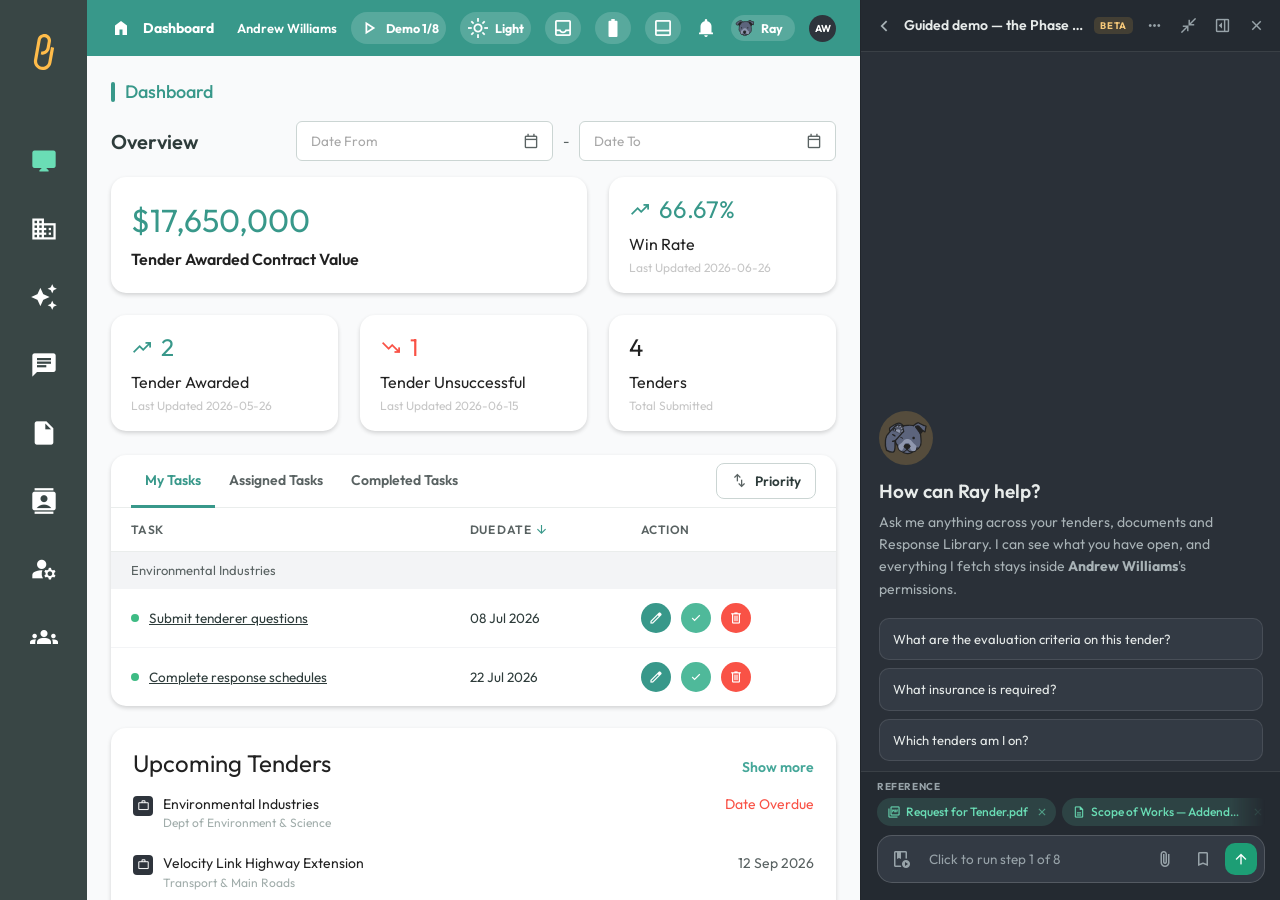
==== index.html @ 0ce89b91 "Give dialogs a real footer instead of a sticky button Sticky inside the scrolling body meant the but" ====
<!DOCTYPE html>
<html lang="en">
<head>
<meta charset="UTF-8">
<meta name="viewport" content="width=device-width, initial-scale=1.0">
<title>Tenderfy — Dashboard</title>
<link rel="preconnect" href="https://fonts.googleapis.com">
<link rel="preconnect" href="https://fonts.gstatic.com" crossorigin>
<link href="https://fonts.googleapis.com/css2?family=Outfit:wght@400;500;600;700&display=swap" rel="stylesheet">
<link href="https://fonts.googleapis.com/css2?family=Material+Symbols+Outlined:opsz,wght,FILL,GRAD@20..48,400,0..1,0&display=swap" rel="stylesheet">
<link rel="icon" type="image/svg+xml" href="assets/favicon.svg">
<link rel="stylesheet" href="styles.css?v=03bafa34">
</head>
<body>
<div id="screen" style="display:none">

<div class="pad">
  <h1 class="page-h"><span class="pbar"></span>Dashboard</h1>

  <div class="ov-head">
    <h2>Overview</h2>
    <div class="ov-dates">
      <label class="dfield"><input placeholder="Date From"><span class="ms">calendar_today</span></label>
      <span class="dsep">-</span>
      <label class="dfield"><input placeholder="Date To"><span class="ms">calendar_today</span></label>
    </div>
  </div>

  <div class="ovgrid">
    <div class="ovcard wide">
      <div class="v big" id="ovValue">$5,000,010</div>
      <div class="l">Tender Awarded Contract Value</div>
    </div>
    <div class="ovcard">
      <div class="v teal"><span class="ms">trending_up</span>66.67%</div>
      <div class="l">Win Rate</div><div class="s">Last Updated 2026-06-26</div>
    </div>
    <div class="ovcard">
      <div class="v teal"><span class="ms">trending_up</span>2</div>
      <div class="l">Tender Awarded</div><div class="s">Last Updated 2026-05-26</div>
    </div>
    <div class="ovcard">
      <div class="v down"><span class="ms">trending_down</span>1</div>
      <div class="l">Tender Unsuccessful</div><div class="s">Last Updated 2026-06-15</div>
    </div>
    <div class="ovcard">
      <div class="v" id="ovCount">6</div>
      <div class="l">Tenders</div><div class="s">Total Submitted</div>
    </div>
  </div>

  <div class="dash-cols">
    <div class="panel">
      <div class="tabbar">
        <div class="set">
          <div class="tb on">My Tasks</div>
          <div class="tb">Assigned Tasks</div>
          <div class="tb">Completed Tasks</div>
        </div>
        <button class="pri-btn"><span class="ms">swap_vert</span> Priority</button>
      </div>
      <table class="tasktbl" id="taskTbl"></table>
    </div>

    <div class="panel panel-pad">
      <div class="up-head">
        <h2>Upcoming Tenders</h2>
        <span class="up-more" data-toast="Opens the full tender list">Show more</span>
      </div>
      <div id="upcoming"></div>
    </div>
  </div>

  <button class="devtoggle" onclick="rayToggleDev()">
    <span class="ms">tune</span><span id="devlabel"></span></button>
</div>
</div>

<script src="data/fixtures.js?v=4010ebd5"></script>
<script src="ray/ray-permissions.js?v=9ee793a7"></script>
<script src="ray/ray-documents.js?v=da7bc666"></script>
<script src="ray/ray-context.js?v=203841fd"></script>
<script src="ray/ray-tools.js?v=9c4b4724"></script>
<script src="ray/ray-provider.js?v=84644275"></script>
<script src="ray/ray-surfaces.js?v=58d64b1d"></script>
<script src="ray/ray-core.js?v=c97f2ec3"></script>
<script src="ray/ray-panel.js?v=e2962b5c"></script>
<script>window.PAGE = {"nav": "dashboard", "crumb": "Dashboard", "ray": {"surface": "page", "context": {"pageTitle": "Dashboard"}}};</script>
<script>
window.onPageReady = function(service, user){
  const g=service.guard, R=RayPermissions.Repositories;
  const tenders=R.tenders.list(g);
  document.getElementById('ovCount').textContent = tenders.length;
  document.getElementById('ovValue').textContent =
    '$' + tenders.reduce((n,t)=>n+t.value,0).toLocaleString();

  /* One task group, the way live renders it: a grey band naming the tender,
     then its rows. */
  document.getElementById('taskTbl').innerHTML =
    '<thead><tr><th>Task</th><th>Due date <span class="ms">arrow_downward</span></th><th>Action</th></tr></thead><tbody>'
    + '<tr class="grp"><td colspan="3">Environmental Industries</td></tr>'
    + [['Submit tenderer questions','08 Jul 2026'],
       ['Complete response schedules','22 Jul 2026']].map(t=>`
      <tr><td><span class="dot"></span><span class="tlink" data-toast="Opens the task">${t[0]}</span></td>
        <td>${t[1]}</td>
        <td><div class="tacts">
          <button class="tact edit" data-toast="Edit task"><span class="ms">edit</span></button>
          <button class="tact done" data-toast="Mark complete"><span class="ms">check</span></button>
          <button class="tact del" data-toast="Delete task"><span class="ms">delete</span></button>
        </div></td></tr>`).join('')
    + '</tbody>';

  const today = new Date('2026-08-25');
  document.getElementById('upcoming').innerHTML = tenders.map(t=>{
    const over = new Date(t.due) < today;
    return `<div class="up-item">
      <span class="bag"><span class="ms">work</span></span>
      <span class="nm">${t.name}<small>${t.org}</small></span>
      <span class="due ${over?'':'ok'}">${over?'Date Overdue':rayDate(t.due)}</span>
    </div>`;}).join('');

  document.getElementById('devlabel').textContent =
    RayShell.devOn() ? 'Hide architecture detail' : 'Show architecture detail';
};
</script>
<script src="app.js?v=2b53e639"></script>
</body>
</html>
---- styles.css ----
/* Tenderfy — Ray Phase 1. Chrome and tokens lifted from the contractor side of
   tenderfy-subbie-portal so this sits inside the platform's design system. */

:root{
  --teal:#1D9E75; --teal-bright:#6ADDB5; --teal-tint:rgba(29,158,117,.15);
  --cta:#38988A; --cta-dark:#2f8276;
  --nav:#394645; --header:#2E343C;
  --ink:#2E3C3B; --gray:#596262; --light:#A1ADAB; --lighter:#CBD5D3; --bg-shade:#EAEDEC;
  --secondary:#FFBC4A; --accent:#F95246;
  --st-amber-bg:#FAEEDA; --st-amber-tx:#633806;
  --st-green-bg:#E1F5EE; --st-green-tx:#085041;
  --st-pink-bg:#FCEBEB; --st-pink-tx:#A32D2D;
  --page:#F9FAFB; --border:#EAEDEC; --row:#F3F4F6;

  /* ── Entity ramp ────────────────────────────────────────────────────────
     Tenderfy's own categorical colours — the avatar palette the subbie portal
     uses to tell one contractor from another. Reused here for anything that
     needs identity: which tender, which file type, which kind of tool call.
     Not an invented ramp: same five hues, same job.                        */
  --e-teal:#38988A;   --e-indigo:#5C6BC0; --e-orange:#EF6C00;
  --e-brown:#6D4C41;  --e-cyan:#00838F;

  /* Status text colours, lifted from the portal's tender rows. */
  --st-pending:#C9871F; --st-progress:#1D9E75; --st-review:#5C6BC0;

  /* Neutral steps, so hierarchy comes from shades rather than one grey. */
  --n-50:#FAFCFB; --n-100:#F3F5F4; --n-200:#E7EBEA; --n-300:#CBD5D3;
}
*{box-sizing:border-box}
html,body{margin:0;padding:0}
body{font-family:Outfit,system-ui,sans-serif;color:var(--ink);background:var(--page);font-size:14px}
a{color:inherit;text-decoration:none}
.ms{font-family:'Material Symbols Outlined';font-weight:400;font-style:normal;font-size:20px;
    line-height:1;letter-spacing:normal;text-transform:none;display:inline-block;white-space:nowrap;
    word-wrap:normal;direction:ltr;-webkit-font-feature-settings:'liga';-webkit-font-smoothing:antialiased;
    vertical-align:middle}
.ms.fill{font-variation-settings:'FILL' 1}

/* ── Contractor chrome ─────────────────────────────────────────────────── */
.capp{display:flex;height:100vh;--rail-w:0px}
.c-side{width:87px;background:var(--nav);display:flex;flex-direction:column;align-items:center;
        padding:24px 0;flex-shrink:0;gap:34px;overflow-y:auto}
.c-side .clogo{margin-bottom:30px;flex-shrink:0;display:flex;justify-content:center}
.c-side .clogo img{width:36px;height:56px;object-fit:contain}
.c-side .cic{width:34px;height:34px;display:flex;align-items:center;justify-content:center;color:#fff;
             cursor:pointer;flex-shrink:0;position:relative}
.c-side .cic .ms{font-size:28px}
.c-side .cic:hover{color:var(--teal-bright)}
.c-side .cic.active{color:var(--teal-bright)}
.c-main{flex:1;display:flex;flex-direction:column;min-width:0}
/* gap, not just space-between: the demo switches grew the right-hand group
   until it sat flush against the crumb, with the two runs of text touching. */
.c-header{background:var(--cta);color:#fff;display:flex;align-items:center;justify-content:space-between;
          gap:16px;padding:0 24px;height:56px;font-size:14px;font-weight:700;flex-shrink:0}
.c-header .l{display:flex;align-items:center;gap:12px;min-width:0}
.c-header .l span:last-child{overflow:hidden;text-overflow:ellipsis;white-space:nowrap}
.c-header .r{display:flex;align-items:center;gap:14px;font-weight:700;flex:none}
.c-header .r .ms{font-size:22px;cursor:pointer}
.hray{display:flex;align-items:center;gap:6px;cursor:pointer;background:rgba(255,255,255,.16);
      border-radius:999px;padding:3px 12px 3px 4px;font-size:12.5px;font-weight:700}
.hray:hover{background:rgba(255,255,255,.26)}
.hray img{width:20px;height:20px;display:block}
.c-header .cava{width:27px;height:27px;border-radius:50%;background:#2E343C;color:#fff;display:flex;
                align-items:center;justify-content:center;font-size:10px;font-weight:700}
/* A container, not the viewport: the rail takes up to 640px of the window, so
   every layout below has to respond to the space actually left to the page. */
.c-content{flex:1;min-height:0;overflow:auto;container-type:inline-size;container-name:page}
.pad{padding:24px}

/* Role switcher — a prototype control, not a product surface. It exists so a
   reviewer can watch the permission layer change what Ray can reach. */
.whoami{font-weight:600;font-size:13px}
/* Architecture-proof surfaces. Present in the DOM, shown only in dev. */
.devonly{display:none}
html.dev .devonly{display:block}
html.dev tr.devonly{display:table-row}
html.dev th.devonly,html.dev td.devonly{display:table-cell}
.devtoggle{display:inline-flex;align-items:center;gap:6px;font-size:12px;color:var(--light);
           cursor:pointer;background:none;border:none;font-family:inherit;padding:6px 0}
.devtoggle:hover{color:var(--teal)}
.devtoggle .ms{font-size:15px}
.rolesel{display:flex;align-items:center;gap:8px;background:rgba(255,255,255,.16);border-radius:8px;
         padding:4px 8px;font-weight:600;font-size:12.5px}
.rolesel select{background:transparent;border:none;color:#fff;font:inherit;font-weight:700;outline:none;cursor:pointer}
.rolesel select option{color:var(--ink)}

/* ── Page furniture ────────────────────────────────────────────────────── */
h1{font-size:22px;font-weight:600;margin:0 0 4px;display:flex;align-items:center;gap:12px}
/* The portal identifies an organisation with a round initialled avatar. A
   tender gets the same treatment, in the same five hues, and Ray's session
   list reuses it — so both surfaces agree about which job you are looking at. */
.ava{width:32px;height:32px;border-radius:50%;color:#fff;font-size:12px;font-weight:600;
     display:flex;align-items:center;justify-content:center;flex-shrink:0;background:var(--gray)}
.ava.c-teal{background:var(--e-teal)}     .ava.c-indigo{background:var(--e-indigo)}
.ava.c-orange{background:var(--e-orange)} .ava.c-brown{background:var(--e-brown)}
.ava.c-cyan{background:var(--e-cyan)}
.sub{color:var(--gray);margin:0 0 20px;font-size:13.5px}
.card{background:#fff;border:1px solid var(--border);border-radius:12px;padding:22px;margin-bottom:16px}
.card h2{font-size:15px;font-weight:600;margin:0 0 12px;display:flex;align-items:center;gap:9px}
/* A section's icon is tinted by its subject, the same ramp the rest of the
   interface uses — documents blue, dates clay, questions plum, access red. */
.card h2 .sec-ic{width:26px;height:26px;border-radius:8px;display:flex;align-items:center;
                 justify-content:center;font-size:17px;flex:none}
/* Section icons stay quiet — the portal does not colour its headings. */
.sec-ic{background:transparent;color:var(--teal);width:auto;height:auto}
.card h2 .sec-ic{font-size:20px}
.grid{display:grid;gap:16px}
/* auto-fit, not a viewport breakpoint: the rail can take 640px of the window,
   so columns must collapse on the space actually left to the page. */
.grid.two{grid-template-columns:repeat(auto-fit,minmax(330px,1fr))}
@container page (max-width:760px){.grid.two{grid-template-columns:minmax(0,1fr)}}
/* ── Tenders, from the contractor side of the subbie portal ────────────
   Lifted from contractor/projects.html: the pill tabs, the list/grid toggle,
   the folder chips and the tender cards, at the portal's own metrics.      */
.tn-bar{display:flex;align-items:center;gap:12px;flex-wrap:wrap;margin-bottom:6px}
.tn-title{font-size:22px;font-weight:600;display:flex;align-items:center;gap:10px}
.tn-title:before{content:'';width:4px;height:22px;background:var(--teal);border-radius:2px}
.tn-tabs{display:flex;background:#fff;border:1px solid var(--border);border-radius:100px;padding:3px}
.tn-tab{padding:7px 17px;border-radius:100px;font-size:13px;font-weight:600;color:var(--gray);cursor:pointer}
.tn-tab.on{background:var(--teal);color:#fff}
.tn-views{display:flex;background:#fff;border:1px solid var(--border);border-radius:10px;padding:3px}
.tn-view{display:flex;align-items:center;gap:6px;padding:7px 12px;border-radius:8px;font-size:13px;
         font-weight:500;color:var(--gray);cursor:pointer}
.tn-view .ms{font-size:17px}
.tn-view.on{background:var(--teal);color:#fff}
.tn-filter{width:38px;height:38px;border:1px solid var(--border);border-radius:10px;display:flex;
           align-items:center;justify-content:center;color:var(--gray);cursor:pointer;background:#fff;flex-shrink:0}
.tn-search{flex:1;min-width:180px;max-width:420px;display:flex;align-items:center;gap:8px;background:#fff;
           border:1px solid var(--border);border-radius:100px;padding:9px 16px;color:var(--light);margin-left:auto}
.tn-search input{border:none;outline:none;flex:1;min-width:0;font-family:inherit;font-size:13px;
                 background:transparent;color:var(--ink)}
.tn-create{flex-shrink:0}
.tn-sec{display:flex;align-items:center;gap:10px;margin:18px 0 12px;font-size:14px;font-weight:600;
        user-select:none}
.tn-sec .car{font-size:22px;color:var(--gray);cursor:pointer;transition:transform .15s ease}
.tn-sec.collapsed .car{transform:rotate(-90deg)}
.tn-sec .sort{color:var(--teal);cursor:pointer;font-size:20px;margin-left:auto}
.addfolder{background:var(--teal);color:#fff;border-radius:100px;padding:5px 14px;font-size:12.5px;
           font-weight:600;display:inline-flex;align-items:center;gap:4px;cursor:pointer}
.tn-folders{display:grid;grid-template-columns:repeat(auto-fill,minmax(220px,1fr));gap:14px}
.tn-folder{background:#fff;border:1px solid var(--border);border-radius:10px;padding:15px 16px;display:flex;
           align-items:center;justify-content:space-between;font-size:13.5px;font-weight:500;cursor:pointer}
.tn-folder.on{background:var(--ink);color:#fff;border-color:var(--ink)}
.tn-folder .ms{font-size:18px;color:var(--light)}
.tn-folder.on .ms{color:rgba(255,255,255,.6)}
.tn-sec.collapsed + .tn-folders,.tn-sec.collapsed + .tn-files{display:none}
.tn-files{display:grid;grid-template-columns:repeat(auto-fill,minmax(228px,1fr));gap:16px}
.tn-card{background:#fff;border:1px solid var(--border);border-radius:12px;padding:14px 16px;cursor:pointer;
         box-shadow:0 1px 3px rgba(0,0,0,.04)}
.tn-card:hover{border-color:var(--teal-bright);box-shadow:0 4px 14px rgba(0,0,0,.08)}
/* A ticked tender is the one Ray is pointed at, so it is marked as firmly as
   the reference chip in the rail. */
.tn-card.picked{border-color:var(--teal);box-shadow:0 0 0 1px var(--teal),0 4px 14px rgba(29,158,117,.14)}
.tn-card .tc-top{display:flex;align-items:center;justify-content:space-between;margin-bottom:8px}
.tn-card .chk{width:16px;height:16px;accent-color:var(--teal);cursor:pointer}
.tn-card .tc-right{display:flex;align-items:center;gap:8px}
.tn-card .tc-chip{background:var(--teal);color:#fff;border-radius:100px;padding:3px 10px 3px 7px;
                  font-size:11px;font-weight:600;display:inline-flex;align-items:center;gap:4px}
.tn-card .tc-chip .ms{font-size:13px}
.tn-card .kebab{color:var(--light);cursor:pointer;font-size:18px}
.tn-card .tc-k{font-size:10.5px;color:var(--light);margin-top:9px}
.tn-card .tc-v{font-size:13.5px;color:var(--ink);font-weight:500;min-height:18px;margin-top:1px}
.tn-card .tc-foot{display:flex;justify-content:space-between;gap:8px;border-top:1px solid var(--row);
                  margin-top:13px;padding-top:11px}
.tn-card .tc-foot .c{display:flex;flex-direction:column;gap:3px}
.tn-card .tc-foot .lab{font-size:10.5px;color:var(--light)}
.tn-card .tc-foot .val{font-size:12.5px;font-weight:600}
.pri-high{color:var(--accent)} .pri-med{color:#C9871F} .pri-low{color:var(--teal)}
.tn-st-pending{color:#C9871F} .tn-st-progress{color:var(--teal)}
.tn-st-review{color:#5C6BC0} .tn-st-draft{color:var(--light)}

/* ── Dashboard, copied from the live business-admin app ────────────────
   Measured on stgbusinessadmin.tenderfy.org/dashboard rather than guessed:
   cards are white at 15px radius with a 0 2px 4px rgba(0,0,0,.16) shadow and
   no border, laid out on a six-column grid where the contract-value card
   spans two. Numbers are 32px/24px at weight 400 — the live app does not bold
   them — over a 16px label and a 12px #C6C6C6 timestamp.                   */
.page-h{display:flex;align-items:center;gap:10px;font-size:18px;font-weight:500;
        color:var(--cta);margin:0 0 18px}
.page-h .pbar{width:4px;height:20px;border-radius:2px;background:var(--cta)}

.ov-head{display:flex;align-items:center;justify-content:space-between;gap:16px;
         flex-wrap:wrap;margin-bottom:16px}
.ov-head h2{font-size:20px;font-weight:600;margin:0}
.ov-dates{display:flex;align-items:center;gap:10px}
.dfield{display:flex;align-items:center;gap:8px;border:1px solid var(--lighter);border-radius:6px;
        padding:9px 12px;background:#fff;min-width:190px}
.dfield input{border:none;outline:none;font:inherit;font-size:13.5px;color:var(--ink);
              background:none;width:100%;min-width:0}
.dfield input::placeholder{color:#A8A8A8}
.dfield .ms{font-size:18px;color:var(--gray)}
.dsep{color:var(--gray)}

.ovgrid{display:grid;grid-template-columns:repeat(6,minmax(0,1fr));gap:22px;margin-bottom:24px}
@container page (max-width:1180px){.ovgrid{grid-template-columns:repeat(3,minmax(0,1fr))}
                                   .ovcard.wide{grid-column:span 3}}
@container page (max-width:640px){.ovgrid{grid-template-columns:repeat(2,minmax(0,1fr))}
                                  .ovcard.wide{grid-column:span 2}}
.ovcard{background:#fff;border-radius:15px;box-shadow:0 2px 4px rgba(0,0,0,.16);
        padding:18px 20px;display:flex;flex-direction:column;justify-content:center;min-width:0}
.ovcard.wide{grid-column:span 2}
.ovcard .v{font-size:24px;font-weight:400;color:rgba(0,0,0,.87);display:flex;align-items:center;gap:8px;
           line-height:1.2;white-space:nowrap}
.ovcard .v.big{font-size:32px;color:var(--cta)}
.ovcard .v.teal{color:var(--cta)}
.ovcard .v.down{color:var(--accent)}
.ovcard .v .ms{font-size:22px}
.ovcard .l{font-size:16px;color:rgba(0,0,0,.87);margin-top:10px}
.ovcard.wide .l{font-weight:600}
.ovcard .s{font-size:12px;color:#C6C6C6;margin-top:6px}

.dash-cols{display:grid;grid-template-columns:minmax(0,2fr) minmax(300px,1fr);gap:22px;align-items:start}
@container page (max-width:980px){.dash-cols{grid-template-columns:minmax(0,1fr)}}
.panel{background:#fff;border-radius:15px;box-shadow:0 2px 4px rgba(0,0,0,.16);overflow:hidden}
.panel-pad{padding:20px 22px}
.tabbar{display:flex;align-items:center;justify-content:space-between;gap:12px;
        border-bottom:1px solid var(--border);padding:0 20px}
.tabbar .set{display:flex}
.tabbar .tb{padding:16px 14px;font-size:14px;font-weight:600;color:var(--gray);cursor:pointer;
            border-bottom:3px solid transparent;margin-bottom:-1px;white-space:nowrap}
.tabbar .tb.on{color:var(--cta);border-bottom-color:var(--cta)}
.tabbar .pri-btn{display:inline-flex;align-items:center;gap:7px;border:1px solid var(--lighter);
                 background:#fff;border-radius:8px;padding:8px 14px;font:inherit;font-size:13.5px;
                 font-weight:600;color:var(--ink);cursor:pointer;flex:none}
.tabbar .pri-btn .ms{font-size:17px;color:var(--gray)}
.tasktbl{width:100%;border-collapse:collapse;font-size:13.5px}
.tasktbl th{text-align:left;color:var(--gray);font-weight:600;font-size:12px;letter-spacing:.04em;
            padding:14px 20px;border-bottom:1px solid var(--border);text-transform:uppercase}
.tasktbl th .ms{font-size:15px;vertical-align:-3px;color:var(--cta)}
.tasktbl td{padding:14px 20px;border-bottom:1px solid var(--row);vertical-align:middle}
.tasktbl tr:last-child td{border-bottom:none}
.tasktbl tr.grp td{background:var(--row);color:var(--gray);font-size:13px;padding:10px 20px}
.tasktbl .dot{width:8px;height:8px;border-radius:50%;background:#3EBB84;display:inline-block;
              margin-right:10px;vertical-align:1px}
.tasktbl .tlink{color:var(--ink);text-decoration:underline;cursor:pointer}
.tacts{display:flex;gap:10px}
.tact{width:30px;height:30px;border-radius:50%;border:none;display:flex;align-items:center;
      justify-content:center;color:#fff;cursor:pointer}
.tact .ms{font-size:16px}
.tact.edit{background:var(--cta)} .tact.done{background:#4FB99A} .tact.del{background:var(--accent)}
.tasks-empty{padding:60px 20px;text-align:center;color:var(--light);font-size:13.5px}

.up-head{display:flex;align-items:baseline;justify-content:space-between;gap:12px;margin-bottom:6px}
.up-head h2{font-size:24px;font-weight:400;color:rgba(0,0,0,.87);margin:0}
.up-more{font-size:14px;font-weight:600;color:#45A799;cursor:pointer}
.up-item{display:flex;align-items:flex-start;gap:10px;padding:11px 0}
.up-item .bag{width:20px;height:20px;border-radius:4px;background:var(--header);color:#fff;flex:none;
              display:flex;align-items:center;justify-content:center;margin-top:1px}
.up-item .bag .ms{font-size:13px}
.up-item .nm{flex:1;min-width:0;font-size:14px;color:rgba(0,0,0,.87);line-height:1.35}
.up-item .nm small{display:block;font-size:12px;color:var(--light);margin-top:2px}
.up-item .due{font-size:14px;color:var(--accent);white-space:nowrap;flex:none}
.up-item .due.ok{color:var(--gray)}

/* ── Shared page furniture ─────────────────────────────────────────────── */
.btn{display:inline-flex;align-items:center;justify-content:center;gap:8px;white-space:nowrap;
     border-radius:12px;border:1px solid var(--light);background:#fff;padding:9px 16px;
     font:inherit;font-size:13.5px;font-weight:600;cursor:pointer;color:var(--ink)}
.btn:hover{border-color:var(--gray)}
.btn.pri{background:var(--cta);border-color:var(--cta);color:#fff}
.btn.pri:hover{background:var(--cta-dark);border-color:var(--cta-dark)}
.btn.ray{background:#fff;border-color:var(--teal);color:var(--teal)}
.btn.ray:hover{background:var(--teal-tint)}
.btn.ray img{width:20px;height:20px}

/* ── Ray: the reopen affordance ─────────────────────────────────────────
   Small and quiet. Ray's presence is the rail and the header chip; this is
   only the way back when the rail is closed.                              */
.ray-fab{position:fixed;right:20px;bottom:20px;height:40px;padding:0 14px 0 8px;border-radius:999px;
         border:1px solid var(--border);background:#fff;box-shadow:0 4px 14px rgba(0,0,0,.10);
         cursor:pointer;display:flex;align-items:center;gap:7px;z-index:60;
         font:inherit;font-size:13px;font-weight:600;color:var(--ink)}
.ray-fab:hover{border-color:var(--lighter);box-shadow:0 6px 18px rgba(0,0,0,.14)}
.ray-fab img{height:24px;width:auto;display:block}
.ray-fab::after{content:'Ray'}

/* ── Ray: the site rail ────────────────────────────────────────────────
   The rail is a flex sibling of .c-main, so opening it narrows the page
   instead of covering it. Width lives on .capp as --rail-w; the panel's own
   width is fixed so content does not reflow mid-animation.                */
/* ── Ray's theme ────────────────────────────────────────────────────────
   The rail carries its own palette, declared once per theme. Dark is the
   default — it is the one dark surface in the product, on a ground from the
   portal's own --header family, and it separates the assistant from the
   document without a border doing all the work. A light set is provided for
   rooms, projectors and demos where dark does not survive.

   Every rule below the fold reads these tokens and nothing else, so switching
   themes is a class on <html> and never a second set of rules to maintain.  */
.ray-panel{
  --r-bg:#2A3038;      /* the rail ground        */
  --r-raise:#333A44;   /* fields, hovered rows   */
  --r-sunk:#242A31;    /* bands behind the body  */
  --r-line:rgba(255,255,255,.10);
  --r-line-2:rgba(255,255,255,.16);
  --r-tx:#E7EBEA;      /* body                   */
  --r-tx-2:#A8B2B6;    /* secondary              */
  --r-tx-3:#98A3A9;    /* tertiary — clears 4.5:1 on the ground              */
  --r-accent:#6ADDB5;  /* --teal-bright          */
  --r-accent-dim:rgba(106,221,181,.14);
  --r-user-bg:#333A44;
  --r-teal-bg:rgba(106,221,181,.14);   --r-teal-tx:#6ADDB5;
  --r-blue-bg:rgba(129,145,224,.16);   --r-blue-tx:#A7B2EA;
  --r-amber-bg:rgba(255,188,74,.14);   --r-amber-tx:#F5C879;
  --r-halo:rgba(255,188,74,.20);       /* the disc behind the full mark */
  --r-guide-bd:rgba(106,221,181,.45);  /* the guide strip's outline          */
  --r-scroll:rgba(255,255,255,.20);    /* scrollbar thumb                    */
  --r-hover:rgba(255,255,255,.07);     /* ghost-button hover tint            */
  --r-grey-bg:rgba(255,255,255,.08);   --r-grey-tx:#A8B2B6;
  --r-clay-tx:#D8A88F;
  --r-deny-bg:rgba(249,82,70,.12);     --r-deny-bd:rgba(249,82,70,.35);
  --r-deny-tx:#FFB4AD;
  --r-credit-bg:rgba(255,188,74,.10);  --r-credit-bd:rgba(255,188,74,.28);
  --r-low-bg:rgba(249,82,70,.12);      --r-low-bd:rgba(249,82,70,.32);
  --r-meter:rgba(255,255,255,.10);
  --r-shadow:rgba(0,0,0,.22);
}
/* Light: the portal's own surfaces and status tints. */
html.ray-light .ray-panel{
  --r-bg:#fff;
  --r-raise:#F3F4F6;
  --r-sunk:#FBFCFC;
  --r-line:#EAEDEC;
  --r-line-2:#CBD5D3;
  --r-tx:#2E3C3B;
  --r-tx-2:#596262;
  /* Both darker than the brand mid-tones: on white, --teal reads 3.4:1 and
     a 12px citation needs 4.5. The accent is only this dark in the rail. */
  --r-tx-3:#6B7679;
  --r-accent:#0F7355;
  --r-accent-dim:rgba(29,158,117,.12);
  --r-user-bg:rgba(29,158,117,.15);
  --r-teal-bg:#E1F5EE;  --r-teal-tx:#085041;
  --r-blue-bg:rgba(92,107,192,.14); --r-blue-tx:#414C90;
  --r-amber-bg:#FAEEDA; --r-amber-tx:#633806;
  --r-halo:#FCEBCF;
  --r-guide-bd:#6ADDB5;
  --r-scroll:rgba(0,0,0,.18);
  --r-hover:rgba(0,0,0,.05);
  --r-grey-bg:#EFEFEF;  --r-grey-tx:#5F5E5A;
  --r-clay-tx:#6D4C41;
  --r-deny-bg:#FCEBEB;  --r-deny-bd:#F6DCD9; --r-deny-tx:#A32D2D;
  --r-credit-bg:#FAEEDA; --r-credit-bd:#EFDCB8;
  --r-low-bg:#FCEBEB;    --r-low-bd:#F6DCD9;
  --r-meter:rgba(0,0,0,.07);
  --r-shadow:rgba(0,0,0,.10);
}
.ray-panel{display:none;flex-direction:column;overflow:hidden;font-size:14px;
           background:var(--r-bg);color:var(--r-tx)}
.ray-panel.mode-rail{border-left:1px solid var(--r-shadow)}

.ray-panel.mode-rail{display:flex;flex:none;width:var(--rail-w);min-width:0;height:100vh;
           transition:width .2s cubic-bezier(.4,0,.2,1)}
/* These min-widths stop the rail's contents reflowing while the width
   transition runs. They are rail-only, and must say so: .mode-rail.wide>*
   outweighs any .form-dialog>* rule on specificity, so without the :not()
   a panel that was widened and then collapsed lays its 640px-wide header
   out inside a 400px card. The controls end up past the edge, clipped by
   overflow:hidden — the expand button silently unreachable. */
.ray-panel.mode-rail:not(.form-dialog)>*{min-width:420px}
.ray-panel.mode-rail.wide:not(.form-dialog)>*{min-width:640px}
.ray-panel.mode-rail:not(.open){border-left:none}
.ray-panel.mode-rail:not(.open)>*{visibility:hidden}
.c-main{transition:none}
.ray-panel.mode-inline{display:flex;position:relative;border:1px solid var(--border);border-radius:12px;
           height:100%;min-height:520px}
.ray-panel.mode-inline.open,.ray-panel.mode-rail.open{display:flex}

@media(max-width:1180px){
  .ray-panel.mode-rail{position:fixed;top:0;right:0;bottom:0;z-index:90;
             width:min(420px,92vw);box-shadow:-12px 0 40px rgba(0,0,0,.18)}
  .ray-panel.mode-rail:not(.open){display:none}
  .capp{--rail-w:0px!important}
  /* Widen is unavailable down here (the control is hidden above), but a
     `wide` stored on a large screen still rides along in localStorage. Left
     alone it lays 640px of content inside a 420px overlay and clips the
     header controls, so the rail is narrow below this breakpoint, full stop.
     Specificity is matched deliberately: the rules above carry a :not(),
     which counts a class, so a plainer selector here would lose. */
  .ray-panel.mode-rail.wide:not(.form-dialog)>*,
  .ray-panel.mode-rail:not(.form-dialog)>*{min-width:0}
}

/* ── Ray: the chat dialog ──────────────────────────────────────────────
   The form Ray opens in — a card you summoned, floating clear of the page
   rather than reshaping it. Everything inside is the rail's markup at the
   rail's minimum width, so nothing has a second layout to maintain: only
   the frame and the header band change.

   These rules follow .mode-rail deliberately. Both selectors weigh the
   same, so source order is what lets the dialog override the rail's width,
   height and min-width — including inside the media query above.        */
.ray-panel.form-dialog{position:fixed;right:20px;bottom:20px;top:auto;left:auto;z-index:95;
           width:min(420px,calc(100vw - 32px));height:min(740px,calc(100vh - 88px));
           border:none;border-radius:16px;box-shadow:0 18px 48px rgba(0,0,0,.26);
           transition:none}
.ray-panel.form-dialog>*{min-width:0}
.ray-panel.form-dialog:not(.open){display:none}
.ray-panel.form-dialog.open{display:flex}

/* The branded band. Teal, white-on-teal controls, and Ray named in it —
   the one place he introduces himself rather than just being present. */
.ray-panel.form-dialog .ray-head{height:56px;gap:10px;padding:0 8px 0 12px;
           background:var(--cta);border-bottom:none}
.ray-panel.form-dialog .ray-title{color:#fff;font-size:16px;font-weight:600}
.ray-panel.form-dialog .ray-title span{color:rgba(255,255,255,.84);font-size:11.5px;font-weight:400}
.ray-panel.form-dialog .ray-hbtn,
.ray-panel.form-dialog .ray-back{color:rgba(255,255,255,.92)}
.ray-panel.form-dialog .ray-hbtn:hover,
.ray-panel.form-dialog .ray-back:hover{background:rgba(255,255,255,.18);color:#fff}
.ray-ava{width:30px;height:30px;border-radius:50%;background:var(--teal-bright);
         display:flex;align-items:center;justify-content:center;flex:none}
.ray-ava img{height:21px;width:auto;display:block}

/* ── Ray: header ───────────────────────────────────────────────────────
   A title bar for a region of the app, not a branded chat header. The mark
   is present at 20px and nothing else competes with the conversation.    */
.ray-head{display:flex;align-items:center;gap:9px;padding:0 12px 0 16px;height:52px;flex-shrink:0}
.ray-mark{height:20px;width:auto;display:block;opacity:.9;flex:none}
.ray-mark.lg{height:34px;width:auto;opacity:.85}
/* Ray sits on a warm disc wherever he appears at full size — the same idea as
   the mint avatar in the dialog's header. The box is square on purpose: the
   artwork is wider than tall, so border-radius on the image itself would draw
   an ellipse. */
.ray-halo{display:flex;align-items:center;justify-content:center;flex:none;
          width:32px;height:32px;border-radius:50%;background:var(--r-halo)}
.ray-halo.lg{width:54px;height:54px}
.ray-halo .ray-mark{opacity:1}
.ray-id{font-size:14px;font-weight:600;display:flex;align-items:baseline;gap:8px}
.ray-id span{font-size:12px;font-weight:400;color:var(--light)}
/* flex:none is load-bearing. These are flex items next to a title that can
   be arbitrarily long; without it they shrink with everything else, the glyph
   clips, and the hit area collapses — the expand control quietly becomes
   unclickable exactly when the project name is long enough to need it. */
.ray-hbtn{cursor:pointer;font-size:19px;color:var(--light);border-radius:6px;padding:3px;
          flex:none}
.ray-hbtn:hover{color:var(--ink);background:var(--row)}
.ray-hbtn[data-ray="expand"]{margin-left:auto}
@media(max-width:1180px){.ray-hbtn[data-ray="expand"]{display:none}}

/* ── Ray: two screens ─────────────────────────────────────────────────
   A list you choose a session from, and the session itself — Figma's Agents
   panel pattern. Only one is mounted at a time so a 420px rail never has a
   tab strip competing with the conversation.                              */
.ray-panel.view-list .ray-body,
.ray-panel.view-list .ray-trace,
.ray-panel.view-list .ray-foot{display:none}
.ray-panel.view-chat .ray-list{display:none}

.ray-title{font-size:14px;font-weight:600;line-height:1.25;min-width:0;flex:1;
           overflow:hidden;text-overflow:ellipsis;white-space:nowrap}
.ray-title span{display:block;font-size:11.5px;font-weight:400;color:var(--light);
                overflow:hidden;text-overflow:ellipsis;white-space:nowrap}
.ray-beta{flex:none;align-self:center;font-size:9.5px;font-weight:700;line-height:1.5;
          letter-spacing:.07em;text-transform:uppercase;padding:1px 6px;border-radius:5px;
          white-space:nowrap;background:var(--r-amber-bg);color:var(--r-amber-tx)}
.ray-back{cursor:pointer;font-size:22px;color:var(--gray);margin-left:-4px;border-radius:6px;
          flex:none}
.ray-back:hover{background:var(--row);color:var(--ink)}

/* ── Ray: session list ─────────────────────────────────────────────────── */
/* A flex column so the empty state can claim the space the rows would have
   taken and centre itself in it. */
.ray-list{flex:1;min-height:0;overflow:auto;background:#fff;display:flex;flex-direction:column}
.ray-search{display:flex;align-items:center;gap:8px;margin:12px 14px 4px;padding:8px 11px;
            background:var(--row);border-radius:8px}
.ray-search .ms{font-size:18px;color:var(--light)}
.ray-search input{flex:1;border:none;background:none;outline:none;font:inherit;font-size:13px;
                  color:var(--ink);min-width:0}
.ray-group{font-size:11.5px;font-weight:600;color:var(--light);padding:10px 14px 6px}

/* ── Ray: session actions ──────────────────────────────────────────────
   Inline, not a popover: the list scrolls, and a floating menu near the
   bottom of a 420px rail would clip against the composer.               */
.ray-rowwrap{position:relative}
.ray-rowwrap.open{background:#FAFCFB}
.ray-rowmenu{position:absolute;top:12px;right:10px;width:26px;height:26px;border:none;
             background:none;border-radius:7px;color:var(--light);cursor:pointer;font-size:18px;
             display:none;align-items:center;justify-content:center;padding:0}
.ray-rowwrap:hover .ray-rowmenu,.ray-rowwrap.open .ray-rowmenu{display:flex}
.ray-rowmenu:hover{background:var(--row);color:var(--ink)}
.ray-rowwrap:hover .ray-rowage,.ray-rowwrap.open .ray-rowage{visibility:hidden}
.ray-acts{display:flex;align-items:center;gap:6px;padding:0 14px 12px 60px;flex-wrap:wrap}
.ray-headbar .ray-acts{padding:10px 16px;border-bottom:1px solid var(--border);background:#FAFCFB}
.ray-acts.warn .ray-actmsg{font-size:12px;color:var(--st-pink-tx);flex:1;min-width:140px}
.ray-mini{display:inline-flex;align-items:center;gap:4px;border:1px solid var(--lighter);
          background:#fff;border-radius:7px;padding:5px 10px;font:inherit;font-size:12px;
          font-weight:600;color:var(--gray);cursor:pointer}
.ray-mini:hover{border-color:var(--gray);color:var(--ink)}
.ray-mini .ms{font-size:15px}
.ray-mini.pri{background:var(--cta);border-color:var(--cta);color:#fff}
.ray-mini.pri:hover{background:var(--cta-dark)}
.ray-mini.danger{background:var(--accent);border-color:var(--accent);color:#fff}
.ray-mini.danger:hover{filter:brightness(.94)}
.ray-rename{flex:1;min-width:120px;border:1px solid var(--teal);border-radius:7px;padding:5px 9px;
            font:inherit;font-size:12.5px;color:var(--ink);outline:none}
.ray-headbar{flex-shrink:0}
.ray-row{display:flex;align-items:flex-start;gap:12px;width:100%;text-align:left;background:none;
         border:none;font:inherit;cursor:pointer;padding:10px 14px}
.ray-row:hover{background:#FAFCFB}
.ray-row.on{background:#F4F8F7}
.ray-tile{width:36px;height:36px;border-radius:9px;flex:none;display:flex;align-items:center;
          justify-content:center;background:var(--n-100);color:var(--light)}
.ray-tile .ms{font-size:18px}
/* Sessions still record the tender they were started from. Nothing groups on
   it, but colouring the tile by it makes a long list scannable at a glance. */
.ray-tile.c-teal{background:var(--e-teal);color:#fff}
.ray-tile.c-indigo{background:var(--e-indigo);color:#fff}
.ray-tile.c-orange{background:var(--e-orange);color:#fff}
.ray-tile.c-brown{background:var(--e-brown);color:#fff}
.ray-tile.c-cyan{background:var(--e-cyan);color:#fff}
.ray-row.on{background:var(--n-50)}
.ray-rowtx{flex:1;min-width:0}
.ray-rowt{display:block;font-size:13.5px;font-weight:600;color:var(--ink);line-height:1.35;
          overflow:hidden;text-overflow:ellipsis;white-space:nowrap}
.ray-rows{display:block;font-size:12.5px;color:var(--gray);line-height:1.4;margin-top:2px;
          display:-webkit-box;-webkit-line-clamp:2;-webkit-box-orient:vertical;overflow:hidden}
.ray-rowage{font-size:11.5px;color:var(--light);flex:none;padding-top:2px}
.ray-listempty{flex:1;min-height:0;display:flex;flex-direction:column;align-items:center;
               justify-content:center;gap:2px;padding:24px 28px;text-align:center}
.ray-listempty .ray-halo{margin-bottom:14px}
.ray-emptyhead{margin:0;font-size:15px;font-weight:600;color:var(--ink)}
.ray-emptysub{margin:6px 0 0;font-size:12.5px;line-height:1.5;color:var(--light);max-width:250px}
/* .ray-act carries margin:8px 6px 0 0 for the button rows it usually sits in.
   Left alone, that 6px on the right shifts a centred box 3px off centre. */
.ray-listempty .ray-act{margin:18px 0 0}
.ray-act.go{background:var(--cta);border-color:var(--cta);color:#fff;gap:4px;
            display:inline-flex;align-items:center}
.ray-act.go:hover{background:var(--cta-dark);border-color:var(--cta-dark);color:#fff}
.ray-act.go .ms{font-size:17px}

/* ── Ray: the conversation ─────────────────────────────────────────────
   Ray's turns are prose set flush in the column — no tinted balloon, no
   avatar rail. Only the user's own words get a container, because that is
   the one thing you need to pick out when scanning back.                  */
.ray-body{flex:1;min-height:0;overflow:auto;padding:16px 16px 6px;display:flex;
          flex-direction:column;gap:20px}
.ray-turn{display:flex;flex-direction:column;gap:6px}
.ray-turn.user{align-items:flex-end}
.ray-byline{display:flex;align-items:center;gap:6px;font-size:11.5px;font-weight:600;
            letter-spacing:.02em}
.ray-byline img{height:16px;width:auto;display:block;opacity:.75}
.ray-bubble{line-height:1.68;font-size:14px;overflow-wrap:break-word}
.ray-bubble.user{border-radius:14px;padding:9px 13px;max-width:90%;line-height:1.55}
.ray-bubble p{margin:0 0 12px}
.ray-bubble p:last-child{margin-bottom:0}
.ray-bubble ul{margin:10px 0 0;padding-left:19px}
.ray-bubble li{margin-bottom:9px}
.ray-bubble blockquote{margin:0 0 10px;padding:9px 12px;background:#FAFCFB;
            border-left:2px solid var(--lighter);border-radius:0 8px 8px 0;font-size:13.5px;
            color:var(--gray)}
.ray-bubble code{background:var(--row);border-radius:5px;padding:1px 5px;font-size:12.5px}

/* Inline annotations stay quiet — a citation should not shout over prose. */
/* ── The Responses screen ──────────────────────────────────────────────
   Triage lives here because it is list work; refinement lives in Ray,
   because it is a conversation. Ticking a row is the handover.          */
.tn-spacer{flex:1}
.rs-search{display:flex;align-items:center;gap:8px;background:#fff;border:1px solid var(--lighter);
           border-radius:10px;padding:8px 12px;min-width:220px;flex:0 1 320px}
.rs-search .ms{font-size:18px;color:var(--light)}
.rs-search input{border:none;outline:none;font:inherit;font-size:13.5px;width:100%;color:var(--ink)}
.rs-row{display:flex;align-items:center;gap:12px;padding:11px 14px;border-radius:10px;
        background:var(--n-100);margin-bottom:8px;border:1px solid transparent}
.rs-row.picked{border-color:var(--teal);background:var(--teal-tint)}
.rs-row.done{opacity:.55}
.rs-row .chk{width:16px;height:16px;accent-color:var(--teal);cursor:pointer;flex:none}
.rs-row .nm{flex:1;min-width:0;font-size:14px;font-weight:600;color:var(--ink)}
.rs-row .nm small{display:block;font-size:11.5px;font-weight:400;color:var(--light);margin-top:2px}
.rs-acts{display:flex;gap:6px;flex:none}
.btn.sm{padding:6px 11px;font-size:12.5px;border-radius:9px}
.btn.sm.ghost{color:var(--accent);border-color:var(--lighter)}
.btn.sm.ghost:hover{border-color:var(--accent)}
.rs-state{font-size:12px;font-weight:600;flex:none}
.rs-state.approved{color:var(--teal)}
.rs-state.discarded{color:var(--accent)}
.rs-page{font-size:12px;color:var(--light);padding:4px 2px}
.rs-empty{font-size:13px;color:var(--light);padding:16px 2px}

/* The review's closing card: what Ray did, what is now yours, and the way
   through. Prose rather than a summary line, following the live app. */
.ray-result{border:1px solid var(--lighter);border-radius:12px;padding:13px 14px;margin-top:14px;
            background:#fff}
.ray-resulthead{display:flex;align-items:center;gap:7px;font-size:14px;font-weight:600;
                color:var(--ink);margin-bottom:8px}
.ray-resulthead .ms{font-size:18px;color:var(--teal)}
.ray-result p{font-size:13px;line-height:1.6;color:var(--gray);margin:0 0 8px}
.ray-result p b{color:var(--ink)}
.ray-result ul{margin:0 0 8px;padding-left:18px}
.ray-result li{font-size:13px;line-height:1.6;color:var(--gray);margin-bottom:3px}
.ray-result li b{color:var(--ink)}
/* Full width: it is the one thing to do next, not one option among several. */
/* Its own band below the scrolling body. Sticky inside the body put the
   button on top of the text it was scrolling over; a footer gives the
   content a floor to stop at. */
.dlg-foot{flex:none;padding:14px 22px;border-top:1px solid var(--lighter);background:#fff}
.dlg-foot[hidden]{display:none}
.btn.dlg-wide{display:flex;align-items:center;justify-content:center;gap:6px;width:100%;
              margin:0;padding:11px 14px;font-size:14px}
.btn.dlg-wide .ms{font-size:19px}
.dlg-list{margin:0 0 14px;padding-left:20px}
.dlg-list li{margin-bottom:6px}
.dlg-list b{color:var(--ink)}

/* The tender card's own menu, anchored under its three dots. */
.tc-right{position:relative}
.tn-menu{position:absolute;top:24px;right:0;z-index:60;background:#fff;border-radius:10px;
         box-shadow:0 12px 32px rgba(0,0,0,.2);border:1px solid var(--lighter);
         padding:6px;min-width:186px;display:flex;flex-direction:column}
.tn-mi{display:flex;align-items:center;gap:8px;border:none;background:none;font:inherit;
       font-size:13.5px;text-align:left;padding:9px 10px;border-radius:7px;cursor:pointer;
       color:var(--ink);white-space:nowrap}
.tn-mi:hover{background:var(--row)}
.tn-mi .ms{font-size:17px;color:var(--teal)}
.tn-mi.ai{color:var(--teal);font-weight:600}
.tn-mi.ai .info{margin-left:auto;font-size:16px;color:var(--light)}
.tn-mi.ai .info:hover{color:var(--teal)}
.tn-mi.teal{color:var(--teal)}
.tn-mi.red{color:var(--accent)}

/* ── The next step ─────────────────────────────────────────────────────
   One line, in the same family as the credit notice above it: a strip that
   states something and offers one action. It began as a bordered card in
   the conversation, which cost four lines of height the answer wanted and
   read as more important than the answer it sat under.                    */
.ray-nextslot{flex:none}
.ray-nextslot:empty{display:none}
/* Quiet ground, green outline. The tinted fill was what made this read as the
   most important thing in the panel, not the border — so the fill goes neutral
   and the outline stays, which is enough to mark it as Ray's without it
   competing with Send. */
.ray-nextbar{margin:0 14px 10px;padding:7px 10px 0;border:1px solid var(--teal-bright);
             background:var(--n-100);border-radius:10px;font-size:11.5px;line-height:1.4;
             color:var(--gray);overflow:hidden}
.ray-nextrow{display:flex;align-items:center;gap:7px;cursor:pointer}
.ray-nextbar .ms{font-size:15px;flex:none}
.ray-nextbar .t{flex:1;min-width:0;overflow:hidden;text-overflow:ellipsis;white-space:nowrap}
.ray-nextbar .ms:first-child{color:var(--light)}
.ray-nextbar .t b{color:var(--ink)}
.ray-nextbar .caret{opacity:.6;transition:transform .15s ease}
.ray-nextbar.open .caret{transform:rotate(180deg)}
/* The expanded half: why this step, how far along, and what follows. */
.ray-nextmore{margin-top:9px;padding-top:9px;border-top:1px solid var(--border)}
.ray-nextmore .d{margin:0;font-size:12px;line-height:1.55;opacity:.9}
/* A line on the bottom edge — always there, whether the strip is open or
   shut. Full width and flush, so it reads as the card's own progress rather
   than another row of content. */
.ray-nextmeter{height:3px;margin:7px -10px 0;background:var(--n-200)}
.ray-nextmeter i{display:block;height:100%;background:var(--teal);transition:width .3s ease}
.ray-nextmore .then{margin:8px 0 0;font-size:11px;opacity:.75}
.ray-nextlinks{display:flex;gap:4px;margin-top:10px;flex-wrap:wrap}
.ray-nextlink.off{margin-left:auto;opacity:.7}
.ray-nextgo:disabled{opacity:.5;cursor:default}
/* The way back in, in the header. */
.ray-hbtn[data-ray-guide-on]{color:var(--teal)}
/* Secondary actions are buttons with no outline, not underlined text. A row
   of underlines reads as a footnote and gives nothing to aim at; a padded
   button has a hit area and says it is pressable without drawing a box
   around every option and competing with the one filled action. */
.ray-nextlink{border:none;background:none;font:inherit;font-size:11.5px;font-weight:600;
              color:inherit;opacity:.8;cursor:pointer;padding:5px 9px;border-radius:7px;
              flex:none;line-height:1.3}
.ray-nextlink:hover{opacity:1;background:var(--r-hover,rgba(0,0,0,.06))}
.ray-nextgo{border:none;background:var(--cta);color:#fff;border-radius:7px;padding:4px 11px;
            font:inherit;font-size:11.5px;font-weight:700;cursor:pointer;flex:none}
.ray-nextgo:hover{background:var(--cta-dark)}
.ray-nextbar.done{border-color:var(--teal-bright);background:var(--n-100);color:var(--gray);
                  padding-bottom:7px}
.ray-nextbar.done .ray-nextrow{cursor:default}
.ray-nextbar.done .ms{color:var(--teal)}
.ray-nextbar.done .ray-wintick .ms{color:#fff}
.ray-nextbar .t strong,.ray-stepnow .t strong{font-weight:700;color:var(--ink)}

/* The whole list, when someone wants to see where this is going. */
.dlg-steps{display:flex;flex-direction:column;gap:2px;margin-top:4px}
.dlg-step{display:flex;align-items:flex-start;gap:10px;padding:9px 10px;border-radius:9px}
.dlg-step .ms{font-size:19px;color:var(--lighter);flex:none;margin-top:1px}
.dlg-step .t{flex:1;min-width:0}
.dlg-step .h{display:block;font-size:13.5px;font-weight:600;color:var(--ink);line-height:1.35}
.dlg-step .d{display:block;font-size:12.5px;font-weight:400;color:var(--gray);margin-top:3px;
             line-height:1.55}
.badge-now{display:inline-block;margin-top:7px;font-size:10px;text-transform:uppercase;
           letter-spacing:.06em;font-weight:700;background:var(--teal);color:#fff;
           padding:2px 7px;border-radius:5px}
.dlg-step.done .ms{color:var(--teal)}
.dlg-step.done .h{font-weight:500;color:var(--gray)}
.dlg-step.done .d{opacity:.75}
.dlg-step.now{background:var(--teal-tint)}
.dlg-step.now .ms{color:var(--teal)}

/* ── Guidance, said rather than docked ─────────────────────────────────
   The other presentation. No card, no border, no background — it sits in
   the conversation column as prose, because the bet is that people read
   Ray's answer to the end and stop there. Anything docked below that is
   furniture they must learn to look at.                                  */
.ray-offerline{margin-top:-8px;padding:0 0 2px}
/* Between the sentence and the buttons, tight against both — the chat form
   has no chrome of its own to carry progress, and the 2px hairline under the
   header says "some" rather than "three of eight". */
.ray-offerprog{display:flex;align-items:center;gap:9px;margin:7px 0 0}
.ray-offerprog span{flex:none;font-size:11px;font-weight:600;color:var(--light);
                    text-transform:uppercase;letter-spacing:.05em}
.ray-offermeter{flex:1;height:3px;border-radius:99px;background:var(--n-200);overflow:hidden;
                max-width:120px}
.ray-offermeter i{display:block;height:100%;background:var(--teal);border-radius:99px;
                  transition:width .3s ease}
.ray-offerline p{margin:0;font-size:13.5px;line-height:1.6;color:var(--gray)}
.ray-offerline p b{color:var(--ink);font-weight:600}
.ray-offeracts{display:flex;align-items:center;gap:4px;margin-top:7px;flex-wrap:wrap}
.ray-offergo{border:none;background:var(--cta);color:#fff;border-radius:9px;padding:7px 14px;
             font:inherit;font-size:12.5px;font-weight:600;cursor:pointer;flex:none}
.ray-offergo:hover{background:var(--cta-dark)}
.ray-offergo:disabled{opacity:.5;cursor:default}
.ray-offerlink{border:none;background:none;font:inherit;font-size:12.5px;font-weight:600;
               color:var(--gray);cursor:pointer;padding:6px 10px;border-radius:8px;flex:none;
               opacity:.9;line-height:1.3}
.ray-offerlink:hover{opacity:1;color:var(--teal);background:var(--r-hover,rgba(0,0,0,.05))}
.ray-offerlink.off{margin-left:auto;opacity:.6;font-weight:500}

/* Finishing the method. Warmer than everything around it on purpose — this
   is the one moment in the panel worth marking, and eight stages of a bid is
   a real piece of work to have got through. */
.ray-win{display:flex;align-items:flex-start;gap:10px;padding:11px 12px;border-radius:11px;
         background:var(--r-teal-bg);border:1px solid var(--teal-bright)}
.ray-win .t{flex:1;min-width:0;font-size:13.5px;line-height:1.45;color:var(--ink)}
.ray-win .t b{display:block;font-size:14.5px;margin-bottom:3px}
.ray-win .t span{display:block;font-size:12.5px;line-height:1.55;color:var(--gray);font-weight:400}
.ray-wintick{width:26px;height:26px;border-radius:50%;flex:none;background:var(--cta);color:#fff;
             display:flex;align-items:center;justify-content:center}
.ray-wintick .ms{font-size:17px}
.ray-wintick.sm{width:19px;height:19px}
.ray-wintick.sm .ms{font-size:13px}

.ray-stepper.done .ray-seg{background:var(--teal)}

/* ── Guidance as a stepper ─────────────────────────────────────────────
   Pinned under the header, so it cannot scroll away and never competes
   with the composer. Eight segments carry position — eight labels will
   not fit in 420px — and the line beneath carries the name.             */
.ray-stepper{padding:9px 14px 10px;border-bottom:1px solid var(--border);background:var(--n-100)}
.ray-segs{display:flex;gap:3px}
.ray-seg{flex:1;height:5px;border:none;border-radius:99px;padding:0;cursor:pointer;
         background:var(--n-200);transition:background .2s,transform .12s}
.ray-seg.done{background:var(--teal)}
.ray-seg.now{background:var(--teal-bright)}
.ray-seg:hover{transform:scaleY(1.8)}
/* The one being looked at, which is not necessarily the one that is next. */
.ray-seg.at{box-shadow:0 0 0 2px var(--n-100),0 0 0 3.5px var(--teal)}
.ray-stepnow{display:flex;align-items:center;gap:3px;margin-top:9px;font-size:12px}
.ray-stepnow .t{flex:1;min-width:0;overflow:hidden;text-overflow:ellipsis;white-space:nowrap;
                color:var(--ink);margin-right:6px}
.ray-stepper:not(.done) .ray-stepnow .t b{display:inline-flex;align-items:center;justify-content:center;width:17px;
                  height:17px;border-radius:50%;background:var(--teal);color:#fff;font-size:10px;
                  margin-right:6px;vertical-align:-3px}
.ray-stepnow .tick{font-size:14px;color:var(--teal);vertical-align:-3px;margin-left:3px}

/* Orientation with no words and no height: a hairline under the header. */
.ray-progline{height:2px;background:var(--n-200)}
.ray-progline i{display:block;height:100%;background:var(--teal);transition:width .3s ease}

/* ── Scrollbars ────────────────────────────────────────────────────────
   The system draws these full-size with stepper arrows when "always show
   scroll bars" is on, which is a heavy piece of furniture inside a 420px
   panel. Slim, round, low-contrast, no buttons.

   Only the ::-webkit-* pseudo-elements are used, never `scrollbar-width`:
   in Chrome the two are mutually exclusive, and setting the standard
   property makes every rule below it inert.                              */
.ray-panel [data-ray="body"]::-webkit-scrollbar,
.ray-panel [data-ray="list"]::-webkit-scrollbar,
.ray-attpick::-webkit-scrollbar,
.dlg-body::-webkit-scrollbar{width:9px;height:9px}
.ray-panel [data-ray="body"]::-webkit-scrollbar-track,
.ray-panel [data-ray="list"]::-webkit-scrollbar-track,
.ray-attpick::-webkit-scrollbar-track,
.dlg-body::-webkit-scrollbar-track{background:transparent}
.ray-panel [data-ray="body"]::-webkit-scrollbar-thumb,
.ray-panel [data-ray="list"]::-webkit-scrollbar-thumb,
.ray-attpick::-webkit-scrollbar-thumb,
.dlg-body::-webkit-scrollbar-thumb{background:var(--r-scroll,rgba(0,0,0,.18));
                                   border-radius:99px;border:2.5px solid transparent;
                                   background-clip:content-box}
/* The arrows are the ugly part; there is nothing they do that dragging or a
   wheel does not do better in a panel this size. */
.ray-panel ::-webkit-scrollbar-button,
.dlg-body::-webkit-scrollbar-button{display:none;width:0;height:0}

/* ── Dialogs ───────────────────────────────────────────────────────────
   Setup lives here rather than in the rail: Ray's session is a record of a
   conversation, and a control that was only true once does not belong in
   one. Slate header, white body, matching the platform's own modals.     */
.dlg-back{position:fixed;inset:0;z-index:200;background:rgba(20,24,28,.45);
          display:flex;align-items:center;justify-content:center;padding:24px}
.dlg-back[hidden]{display:none}
.dlg{background:#fff;border-radius:12px;width:min(520px,100%);max-height:86vh;
     display:flex;flex-direction:column;overflow:hidden;box-shadow:0 24px 60px rgba(0,0,0,.3)}
.dlg-head{background:var(--nav);color:#fff;display:flex;align-items:center;justify-content:space-between;
          padding:15px 18px;font-size:17px;font-weight:600;flex:none}
.dlg-x{border:none;background:none;color:#fff;cursor:pointer;padding:2px;display:flex;
       border-radius:6px;opacity:.9}
.dlg-x:hover{background:rgba(255,255,255,.18);opacity:1}
.dlg-body{padding:22px;overflow:auto;font-size:14px;line-height:1.6;color:var(--gray)}
.dlg-body p{margin:0 0 14px}
.dlg-body p:last-child{margin-bottom:0}
.dlg-ic{width:44px;height:44px;border-radius:50%;background:var(--teal);color:#fff;
        display:flex;align-items:center;justify-content:center;margin:0 auto 16px}
.dlg-ic .ms{font-size:24px}
.dlg-mid{text-align:center}
.dlg-acts{display:flex;justify-content:flex-end;gap:10px;margin-top:20px;flex-wrap:wrap}
/* The one choice that changes cost, stated rather than checked and hoped. */
.dlg-deep{border:2px solid var(--teal-bright);border-radius:10px;padding:14px 15px;margin:16px 0 0;
          background:var(--teal-tint)}
.dlg-deep p{font-size:13px;margin:0 0 10px}
.dlg-deep label{display:flex;align-items:center;gap:9px;font-size:15px;font-weight:600;
                color:var(--ink);cursor:pointer}
.dlg-deep input{width:17px;height:17px;accent-color:var(--teal);cursor:pointer}
.dlg-docs{border:1px solid var(--lighter);border-radius:10px;margin-top:14px;overflow:hidden}
.dlg-doc{display:flex;align-items:center;gap:10px;padding:9px 12px;font-size:13px;
         border-bottom:1px solid var(--row)}
.dlg-doc:last-child{border-bottom:none}
.dlg-doc input{width:15px;height:15px;accent-color:var(--teal);cursor:pointer;flex:none}
.dlg-doc .n{flex:1;min-width:0;overflow:hidden;text-overflow:ellipsis;white-space:nowrap;color:var(--ink)}
.dlg-doc .p{color:var(--light);font-size:12px;flex:none}
.dlg-cost{font-size:12.5px;color:var(--light);margin-top:12px}

/* ── A review, while it runs ───────────────────────────────────────────
   Floating, because the promise is that you can go and do something else.
   Deliberately outside the rail: the rail can be closed, and closing a
   panel should not look like cancelling a job.                          */
/* Bottom right, clear of the rail when it is open and clear of the reopen
   button when it is not — that button only exists while the rail is closed,
   which is exactly what .ray-rail-open tells us. */
.rvw-float{position:fixed;right:calc(var(--ray-rail,0px) + 22px);bottom:74px;z-index:180;
           display:flex;align-items:center;gap:13px;background:#fff;border-radius:13px;
           padding:12px 14px;box-shadow:0 14px 40px rgba(0,0,0,.22);border:1px solid var(--lighter);
           width:min(400px,calc(100vw - var(--ray-rail,0px) - 40px))}
html.ray-rail-open .rvw-float{bottom:22px}
.rvw-float.done{border-color:var(--teal-bright)}
.rvw-tick{width:22px;height:22px;border-radius:50%;flex:none;background:var(--teal);color:#fff;
          display:flex;align-items:center;justify-content:center}
.rvw-tick .ms{font-size:15px}
.rvw-go{border:none;background:var(--cta);color:#fff;border-radius:9px;padding:7px 14px;
        font:inherit;font-size:12.5px;font-weight:600;cursor:pointer;flex:none}
.rvw-go:hover{background:var(--cta-dark)}
.rvw-x{border:none;background:none;padding:2px;cursor:pointer;color:var(--light);border-radius:6px;
       display:flex;flex:none}
.rvw-x:hover{background:var(--row);color:var(--ink)}
.rvw-x .ms{font-size:16px}
.rvw-spin{width:19px;height:19px;border-radius:50%;flex:none;
          border:2.5px solid var(--n-200);border-top-color:var(--teal);
          animation:rvwspin .7s linear infinite}
@keyframes rvwspin{to{transform:rotate(360deg)}}
.rvw-t{flex:1;min-width:0;font-size:13.5px;font-weight:600;color:var(--ink);line-height:1.35}
.rvw-t small{display:block;font-size:11.5px;font-weight:400;color:var(--light);margin-top:2px}
.rvw-stop{display:flex;align-items:center;gap:5px;border:1px solid var(--lighter);background:none;
          border-radius:9px;padding:7px 11px;font:inherit;font-size:12.5px;font-weight:600;
          color:var(--accent);cursor:pointer;flex:none}
.rvw-stop:hover{border-color:var(--accent)}
.rvw-stop .ms{font-size:16px}
@media(prefers-reduced-motion:reduce){.rvw-spin{animation-duration:2.4s}}

/* Under a finished answer, and only while you are on that answer. The row
   keeps its space when hidden — fading it out rather than removing it, so
   the conversation does not jump as the pointer moves down it. focus-within
   matters too: tabbing to the copy button has to reveal what it is on. */
.ray-turnfoot{display:flex;align-items:center;gap:8px;margin-top:10px;
              opacity:0;transition:opacity .15s}
.ray-turn:hover .ray-turnfoot,
.ray-turn:focus-within .ray-turnfoot{opacity:1}
/* Nothing hovers on a touch screen, so there the row simply stays. */
@media(hover:none){ .ray-turnfoot{opacity:1} }
.ray-copy{display:flex;align-items:center;justify-content:center;width:26px;height:26px;
          padding:0;border:none;background:none;border-radius:7px;cursor:pointer;
          color:var(--light);transition:color .15s}
.ray-copy:hover{background:var(--row);color:var(--teal)}
.ray-copy.done{color:var(--teal);opacity:1}
.ray-copy .ms{font-size:16px}
/* No opacity: the colour is already muted, and fading an 11px label on top
   of that put it under 4.5:1. Muted by hue, not by transparency. */
.ray-time{font-size:11px;color:var(--light)}

.ray-cite{display:inline;font-size:12px;font-weight:500;color:var(--teal);
          border-bottom:1px dotted rgba(29,158,117,.4);margin-left:2px}
.ray-note{display:block;font-size:12px;color:var(--light);margin-top:10px}
.ray-deny{display:block;background:#FEF6F5;color:var(--st-pink-tx);border-radius:10px;
          border:1px solid #F6DCD9;padding:10px 12px;margin-top:12px;font-size:13px}
.ray-deny .ms{font-size:15px;margin-right:4px;vertical-align:-2px}
/* The portal marks the assistant's own output with a bright-green edged card
   (.msg-card). A draft is exactly that, so it wears the same treatment. */
.ray-draft{background:#fff;border:1px solid var(--teal-bright);border-radius:14px;
           padding:14px;margin:8px 0 10px;line-height:1.7}
/* The catalogue's explanatory lead-in: says what a block is before showing it.
   Muted and rule-marked so it never reads as part of the block itself. */
.ray-what{border-left:2px solid var(--lighter);padding:2px 0 2px 12px;margin:0 0 12px;
          font-size:12.5px;line-height:1.55;color:var(--gray)}
.ray-libcard{background:#fff;border:1px solid var(--border);border-radius:10px;padding:13px;margin-bottom:9px}
.ray-libcard .m{font-size:11.5px;color:var(--light);margin:3px 0 7px}
.ray-libcard p{font-size:13px;color:var(--gray)}
.ray-act{border:1px solid var(--lighter);background:#fff;color:var(--ink);border-radius:8px;
         padding:7px 13px;font:inherit;font-size:12.5px;font-weight:600;cursor:pointer;margin:8px 6px 0 0}
.ray-act:hover{border-color:var(--teal);color:var(--teal)}
.ray-act.ghost{color:var(--gray)}
.ray-match{background:var(--st-green-bg);color:var(--st-green-tx);border-radius:100px;padding:2px 9px;
           font-size:11.5px;font-weight:500;white-space:nowrap}
.ray-gap{background:var(--st-amber-bg);color:var(--st-amber-tx);border-radius:100px;padding:2px 9px;
         font-size:11.5px;font-weight:500}
.ray-strat{border-radius:6px;padding:1px 7px;font-size:11px;font-weight:600;white-space:nowrap}
.s-whole{background:var(--st-green-bg);color:var(--st-green-tx)}
.s-paged{background:rgba(92,107,192,.14);color:#414C90}
.s-ocr{background:var(--st-amber-bg);color:var(--st-amber-tx)}
.s-lazy{background:var(--st-grey-bg);color:var(--st-grey2-tx)}
.ray-scrollx{overflow-x:auto;margin:8px -20px 10px;padding:0 20px;
             scrollbar-width:none;-ms-overflow-style:none}
.ray-scrollx::-webkit-scrollbar{display:none}
.ray-tbl{width:100%;min-width:330px;border-collapse:collapse;font-size:12.5px;margin:0}
.ray-tbl th{text-align:left;color:var(--light);font-size:10.5px;text-transform:uppercase;letter-spacing:.04em;
            padding:6px 8px 6px 0;border-bottom:1px solid var(--border);font-weight:600}
.ray-tbl td{padding:8px 8px 8px 0;border-bottom:1px solid var(--row);vertical-align:top;line-height:1.5}
.ray-tbl td.n,.ray-tbl th.n{white-space:nowrap;color:var(--light)}
.ray-tbl tr:last-child td{border-bottom:none}
.ray-older{font-size:12px;color:var(--light);text-align:center;padding:2px 0}
.ray-older .ms{font-size:14px;margin-right:4px;vertical-align:-2px}

/* ── Ray: blank conversation ───────────────────────────────────────────── */
/* Pushed to the bottom of the conversation column: an empty panel is mostly
   empty space, and the greeting belongs beside what you type into, directly
   above whichever guidance form is showing. */
.ray-empty{margin-top:auto;padding:0 2px 4px;text-align:left}
.ray-empty h3{font-size:19px;font-weight:600;margin:14px 0 8px}
.ray-empty p{font-size:14px;line-height:1.6;color:var(--gray);margin:0 0 18px}
.ray-empty .ray-scope{font-size:11.5px;color:var(--light);margin:16px 0 0}
.ray-starters{display:flex;flex-direction:column;gap:8px}
.ray-starter{text-align:left;border:1px solid var(--border);background:#fff;border-radius:10px;
             padding:11px 13px;font:inherit;font-size:13px;color:var(--ink);cursor:pointer;line-height:1.4}
.ray-starter{background:#fff}
.ray-starter:hover{border-color:var(--teal);color:var(--teal)}

/* ── Ray: thinking ─────────────────────────────────────────────────────
   Live while the tools run, then folded to one line. The steps stay in the
   DOM so a reader can reopen them — the sync-up wanted the process visible
   but not competing with the answer.                                      */
.ray-think{margin-bottom:12px}
.ray-thinkhead{display:flex;align-items:center;gap:4px;font-size:12px;color:var(--light);
               cursor:pointer;user-select:none;padding:1px 0}
.ray-think.working .ray-thinkhead{cursor:default}
.ray-thinkhead:hover{color:var(--gray)}
.ray-thinkhead .ms{font-size:16px}
.ray-think:not(.working):not(.open) .ray-steps{display:none}
.ray-steps{font-size:12.5px;margin-top:6px;padding-left:2px;
           border-left:2px solid var(--border);padding-left:10px}
.ray-step{display:flex;align-items:flex-start;gap:7px;color:var(--gray);padding:3px 0;line-height:1.5;
          animation:raystep .18s ease-out}
@keyframes raystep{from{opacity:0;transform:translateY(-2px)}to{opacity:1;transform:none}}
.ray-step .ms{font-size:15px;color:var(--lighter);flex:none}
/* Tool families, in the portal's own status hues, so a glance down the steps
   shows the shape of the work: looked up, read, planned, wrote. */
.ray-step.k-find .ms{color:var(--teal)}
.ray-step.k-read .ms{color:var(--st-review)}
.ray-step.k-plan .ms{color:var(--st-pending)}
.ray-step.k-write .ms{color:var(--e-brown)}
.ray-step.bad{color:var(--st-pink-tx)}
.ray-step.bad .ms{color:var(--accent)}
.ray-step code{background:var(--row);border-radius:5px;padding:0 5px;font-size:11.5px;font-weight:600;
               color:var(--ink)}
.ray-work{color:var(--light);padding-top:4px}
.ray-think .ell{display:inline-block;width:12px;text-align:left;
                animation:rayell 1.2s steps(4) infinite}
@keyframes rayell{0%{clip-path:inset(0 100% 0 0)}100%{clip-path:inset(0 0 0 0)}}
/* The caret that trails a streaming answer. */
.ray-answer:empty{display:none}

/* ── Ray: trace drawer ────────────────────────────────────────────────
   Folded away by default so the conversation reads as prose; one quiet line
   until you want the receipts.                                            */
.ray-trace{flex-shrink:0;max-height:46%;overflow:auto;padding:0 16px}
.ray-tracebtn{width:100%;text-align:left;background:none;border:none;font:inherit;font-size:11.5px;
              color:var(--light);padding:8px 0;cursor:pointer;display:flex;align-items:center;gap:4px}
.ray-tracebtn:hover{color:var(--gray)}
.ray-tracebtn .ms{font-size:15px}
.ray-tracebtn .deny{color:var(--accent)}
.ray-tracebody{padding:2px 0 12px;border-top:1px solid var(--border)}
.tsec{font-size:10.5px;text-transform:uppercase;letter-spacing:.05em;color:var(--light);font-weight:700;
      margin:12px 0 4px}
.thint{text-transform:none;letter-spacing:0;font-weight:500;color:var(--teal);margin-left:6px}
.ttbl{width:100%;border-collapse:collapse;font-size:11.5px}
.ttbl td{padding:5px 0;border-bottom:1px solid var(--row);vertical-align:top}
.ttbl td.n{text-align:right;color:var(--light);white-space:nowrap;padding-left:10px}
.ttbl tr.bad td{color:var(--st-pink-tx)}
.ttbl code{font-size:11px;font-weight:600}
.ttbl .tsub{color:var(--light);font-size:11px;margin-top:1px}
.tnote{font-size:11px;color:var(--gray);background:#FAFCFB;border:1px solid var(--border);border-radius:8px;
       padding:7px 9px;margin-top:8px}
.tnote .ms{font-size:14px;margin-right:3px;color:var(--teal);vertical-align:-2px}
.tfoot{font-size:11px;color:var(--light);margin-top:12px;padding-top:9px;border-top:1px solid var(--border)}
.tfoot b{color:var(--gray)}
.tfoot .save{color:var(--teal);font-weight:700}

/* ── Ray: context chip ─────────────────────────────────────────────────
   Names what Ray is answering about, and lets the user take it away. Sits
   directly above the composer so it reads as a property of the message you
   are about to send, not as page furniture.                               */
/* Space below the chip, not above it — the chip was sitting flush against the
   composer's top edge. Collapses when there is no chip, so an empty context
   area reserves nothing. */
/* A tender can carry a dozen documents. Wrapped without a ceiling the band
   grew taller than the answer it sat under, so it holds two rows and scrolls
   — every chip stays reachable, and the conversation keeps its height. */
/* One row that scrolls sideways, rather than wrapping to two. A tender can
   carry a dozen documents, and wrapped they ate the conversation; capped and
   wrapped they hid the overflow behind a vertical scroll nobody looks for.
   Sideways keeps the band one line tall and the overflow on the axis people
   already drag on a chip row. */
.ray-ctx{padding:0 0 9px;display:flex;flex-wrap:nowrap;gap:6px;align-items:center;
         overflow-x:auto;overflow-y:hidden}
/* No scrollbar. `scrollbar-width` and ::-webkit-scrollbar are mutually
   exclusive in Chrome — setting the standard property makes the pseudo-element
   rules inert — so an earlier `thin` silently disabled the 4px styling below
   it and left macOS to draw its full-size bar, arrows and all. Both are set
   to hide, and the overflow is signalled by fading the edge instead. */
.ray-ctx{scrollbar-width:none;-ms-overflow-style:none}
.ray-ctx::-webkit-scrollbar{display:none}
/* Only the ends that actually have more behind them fade, so the mask is a
   readout rather than decoration. Classes are set from the scroll position. */
.ray-ctx.more-r{mask-image:linear-gradient(90deg,#000 calc(100% - 34px),transparent)}
.ray-ctx.more-l{mask-image:linear-gradient(90deg,transparent,#000 34px)}
.ray-ctx.more-l.more-r{mask-image:linear-gradient(90deg,transparent,#000 34px,
                                  #000 calc(100% - 34px),transparent)}
.ray-ctxnone{font-size:11.5px;color:var(--light)}
.ray-ctx:empty{display:none}
/* flex:none or a long filename would squeeze every other chip to nothing;
   the cap makes that one chip truncate instead of owning the whole row. */
.ray-ctxchip{display:inline-flex;align-items:center;gap:5px;flex:none;max-width:210px;
             background:var(--st-green-bg);border-radius:100px;padding:5px 5px 5px 10px;
             font-size:12px;font-weight:500;color:var(--st-green-tx)}
.ray-ctxchip .ms{font-size:14px;flex:none}
/* The trail truncates from the front: the leading crumbs are the least
   specific part, and the leaf is the thing Ray is actually pointed at. */
.ray-ctxchip .t{display:flex;align-items:center;gap:4px;min-width:0;overflow:hidden}
.ray-ctxchip .seg{overflow:hidden;text-overflow:ellipsis;white-space:nowrap}
.ray-ctxchip .seg:not(:last-child){flex:0 1 auto;max-width:96px;opacity:.72;font-weight:500}
.ray-ctxchip .seg:last-child{flex:0 1 auto;min-width:40px}
.ray-ctxchip .sep{flex:none;opacity:.5;font-weight:400}
.ray-ctxx{border:none;background:none;padding:2px;margin-left:0;cursor:pointer;color:inherit;
          opacity:.6;display:flex;align-items:center;border-radius:999px}
.ray-ctxx:hover{opacity:1;background:rgba(0,0,0,.06)}
.ray-ctxx .ms{font-size:14px}
.ray-ctxadd{display:inline-flex;align-items:center;gap:5px;border:1px dashed var(--lighter);
            background:none;border-radius:999px;padding:5px 12px 5px 10px;font:inherit;
            font-size:11.5px;color:var(--light);cursor:pointer;max-width:100%;
            overflow:hidden;text-overflow:ellipsis;white-space:nowrap}
.ray-ctxadd:hover{border-color:var(--teal);color:var(--teal)}
/* The glyph reads optically larger than the label beside it, so it takes a
   little less left padding than the label takes on the right. */
.ray-ctxadd .ms{font-size:14px;margin-left:-1px}

/* ── Ray: credits ──────────────────────────────────────────────────────
   Nothing at all until the month's allowance is running down. Per-answer
   token counts are deliberately absent — metering every reply teaches
   people to use the assistant less.                                       */
.ray-credit:empty{display:none}
.ray-creditbar{background:var(--st-amber-bg);border:1px solid #EFDCB8;border-radius:10px;
               padding:8px 10px;margin:12px 14px 0}
.ray-creditbar.low{background:#FEF6F5;border-color:#F6DCD9}
.ray-creditline{display:flex;align-items:center;gap:6px;font-size:11.5px;color:var(--st-amber-tx);
                line-height:1.4}
.ray-creditbar.low .ray-creditline{color:var(--st-pink-tx)}
.ray-creditline .ms{font-size:15px;flex:none}
.ray-creditline span:nth-of-type(2){flex:1;min-width:0}
.ray-credittop{border:none;background:none;font:inherit;font-size:11.5px;font-weight:700;
               color:inherit;text-decoration:underline;cursor:pointer;padding:0;flex:none}
.ray-creditmeter{height:4px;border-radius:999px;background:rgba(0,0,0,.07);margin-top:7px;overflow:hidden}
.ray-creditmeter i{display:block;height:100%;background:var(--secondary);border-radius:999px}
.ray-creditbar.low .ray-creditmeter i{background:var(--accent)}

/* ── Ray: attachments ──────────────────────────────────────────────────
   A message can carry documents. The tray sits above the composer with the
   context chip, because both describe the message you are about to send.  */
/* Capped: the footer does not shrink, so an unbounded tray would eat the
   conversation a card at a time. Two rows, then it scrolls. */
.ray-atts{display:flex;flex-wrap:wrap;gap:8px;padding:8px 0 0;
          max-height:150px;overflow-y:auto}
.ray-atts:empty{display:none}
/* A file reads as an object, not a tag: an icon tile coloured by type, the
   name over what it is. The same card appears in the tray and under the sent
   message, so what you attached and what you sent look like the same thing. */
.ray-attcard{position:relative;display:inline-flex;align-items:center;gap:10px;
             width:calc(50% - 4px);min-width:168px;max-width:100%;flex:0 1 auto;
             border:1px solid var(--lighter);border-radius:12px;
             padding:8px 10px;background:#fff}
/* Under a sent message the cards size to their content instead of halving the
   width — there is no tray to keep tidy, and a lone card should not be huge. */
.ray-attrow .ray-attcard{width:auto;min-width:0;max-width:240px}
.ray-attcard .ic{width:34px;height:34px;border-radius:8px;flex:none;display:flex;
                 align-items:center;justify-content:center}
.ray-attcard .ic .ms{font-size:19px}
.ray-attcard .ic.k-pdf{background:var(--st-pink-bg);color:var(--st-pink-tx)}
.ray-attcard .ic.k-docx{background:rgba(92,107,192,.14);color:var(--e-indigo)}
.ray-attcard .ic.k-xlsx{background:var(--st-green-bg);color:var(--st-green-tx)}
.ray-attcard .meta{min-width:0;display:flex;flex-direction:column;gap:1px;padding-right:14px}
.ray-attrow .ray-attcard .meta{padding-right:0}
/* One line, ellipsised. Wrapping a filename to two lines made the card 89px
   tall around a 34px icon, and no two cards were the same height. */
.ray-attcard .nm{font-size:12.5px;font-weight:600;line-height:1.35;
                 white-space:nowrap;overflow:hidden;text-overflow:ellipsis}
/* `kind`, not `sub`: the page furniture already owns `.sub` and gives it a
   20px bottom margin, which was silently making every card 20px taller. */
.ray-attcard .kind{font-size:11px;color:var(--light);text-transform:uppercase;
                   letter-spacing:.03em;line-height:1.35}
/* Inside the card, not overhanging it: the tray scrolls, and anything hung
   outside the box gets clipped at the edges. */
.ray-attx{position:absolute;top:4px;right:4px;width:18px;height:18px;border-radius:50%;
          border:none;background:none;padding:0;cursor:pointer;
          display:flex;align-items:center;justify-content:center;color:var(--light)}
.ray-attx:hover{background:var(--n-200);color:var(--ink)}
.ray-attx .ms{font-size:14px}
/* Cards under a sent message: a record of what went with it. */
.ray-attrow{display:flex;flex-wrap:wrap;gap:8px;margin-top:10px}
/* Bare glyphs, not buttons. Boxed, they read as two more controls competing
   with Send for attention; the composer only needs one thing that looks
   pressable. The hit area stays 30px — the outline goes, not the target. */
/* padding:0 is not decorative. Dropping the border left the button carrying
   the UA's default 1px 6px, which squashed the glyph off-centre inside its
   own box. Sized to match Send exactly so all three sit on one baseline. */
.ray-attach{width:32px;height:32px;border-radius:10px;border:none;background:none;
            padding:0;cursor:pointer;flex:none;display:flex;align-items:center;
            justify-content:center;color:var(--gray)}
.ray-attach:hover{background:var(--row);color:var(--teal)}
.ray-attach .ms{font-size:20px}
/* A dropdown that opens upward: the composer is at the bottom of the panel,
   so there is nowhere else for it to go. Anchored to the composer's top edge
   and floated over the conversation, so opening one does not shove the field
   away from the cursor that just clicked it. */
.ray-composerwrap{position:relative}
.ray-attpick{position:absolute;left:0;right:0;bottom:100%;margin-bottom:8px;z-index:30;
             max-height:min(320px,52vh);overflow:auto;border-radius:12px;
             box-shadow:0 12px 32px rgba(0,0,0,.28)}
.ray-attpick:empty{display:none}
/* The picker's own rows. These used to live with the project drawer that the
   session list replaced; they belong here now. */
.ray-pickhead{font-size:10.5px;text-transform:uppercase;letter-spacing:.05em;font-weight:700;
              padding:11px 12px 5px;color:var(--light)}
.ray-pickrow{display:flex;align-items:center;gap:10px;width:100%;text-align:left;background:none;
             border:none;font:inherit;font-size:13px;color:var(--ink);cursor:pointer;padding:8px 12px}
.ray-pickrow:hover{background:var(--row)}
.ray-pickrow .ms{font-size:17px;color:var(--light);flex:none}
.ray-pickrow .t{flex:1;min-width:0;overflow:hidden;text-overflow:ellipsis;white-space:nowrap}
.ray-pickrow .t .s{display:block;font-size:11px;font-weight:400;color:var(--light)}
.ray-pickrow.up{border-top:1px solid var(--border)}
.ray-pickrow:disabled{opacity:.5;cursor:default}
.ray-pickrow:disabled:hover{background:none}
.ray-pickempty{padding:6px 12px 12px;font-size:12.5px;color:var(--light)}
/* Saved prompts show their whole instruction, not one truncated line — the
   text IS the thing you are choosing between. */
.ray-promptrow{display:flex;align-items:flex-start}
.ray-promptrow .ray-pickrow{align-items:flex-start}
.ray-promptrow .ray-pickrow .ms{margin-top:1px}
.ray-promptrow .t{white-space:normal;overflow:visible}
.ray-promptrow .t .s{white-space:normal;line-height:1.45;margin-top:2px;
                     display:-webkit-box;-webkit-line-clamp:2;-webkit-box-orient:vertical;
                     overflow:hidden}

/* ── Ray: composer ─────────────────────────────────────────────────────── */
/* ── Ray: the composer region ──────────────────────────────────────────
   Three bands, each visibly its own: the conversation above, the quick
   prompts, and the input group (context + composer). The rules matter more
   than they look — without them the suggestions read as part of Ray's last
   answer rather than as controls.                                         */
.ray-foot{flex-shrink:0}
.ray-sec{padding:8px 16px 10px}
.ray-seclabel{font-size:10px;text-transform:uppercase;letter-spacing:.06em;font-weight:700;
              color:var(--light);margin-bottom:5px}
.ray-composer{display:flex;gap:6px;align-items:flex-end;border-radius:15px;
              padding:7px;transition:border-color .15s}
/* height is written inline by autosize(); the cap lives here so the box
   stops growing at about six lines and starts scrolling instead. Two lines
   fit before it ever needs to grow. */
.ray-composer textarea{flex:1;min-width:0;border:none;padding:6px 2px;font:inherit;font-size:13.5px;
                       resize:none;min-height:22px;max-height:132px;overflow-y:auto;outline:none;
                       line-height:1.5;background:none}
/* The text's gap from the icons either side of it, rather than the composer
   padding doing it — that only worked while the icons were on one side. */
.ray-composer textarea{padding:6px 6px}
.ray-send{background:var(--teal);color:#fff;border:none;border-radius:10px;width:32px;height:32px;
          padding:0;cursor:pointer;flex:none;display:flex;align-items:center;justify-content:center}
.ray-send .ms{font-size:18px}
.ray-send:hover{background:var(--cta-dark)}
.ray-surfacebar{font-size:11px;color:var(--light);padding:7px 0 0;line-height:1.4}
.ray-surfacebar b{color:var(--gray);font-weight:600}

.ray-toast{position:fixed;left:50%;bottom:28px;transform:translateX(-50%) translateY(16px);background:#2E343C;
           color:#fff;padding:10px 18px;border-radius:10px;font-size:13px;opacity:0;pointer-events:none;
           transition:.2s;z-index:200}
.ray-toast.on{opacity:1;transform:translateX(-50%)}

/* ── Ray's dark surface ────────────────────────────────────────────────
   Placed last on purpose: these override the light rules above at equal
   specificity, and keeping them in one block means the rail's palette can be
   read — or replaced — without hunting through the file.                   */
.ray-head{border-bottom:1px solid var(--r-line);background:var(--r-sunk)}
.ray-title{color:var(--r-tx)}
.ray-title span{color:var(--r-tx-3)}
.ray-back{color:var(--r-tx-2)}
.ray-back:hover{background:var(--r-raise);color:var(--r-tx)}
.ray-hbtn{color:var(--r-tx-3)}
.ray-hbtn:hover{color:var(--r-tx);background:var(--r-raise)}
.ray-mark{opacity:1}

.ray-body{background:var(--r-bg)}
.ray-byline{color:var(--r-accent)}
.ray-bubble{color:var(--r-tx)}
.ray-bubble.user{background:var(--r-user-bg);color:var(--r-tx)}
.ray-bubble blockquote{background:var(--r-sunk);border-left-color:var(--r-accent);color:var(--r-tx-2)}
.ray-bubble code{background:var(--r-sunk);color:var(--r-tx)}
/* Tokens only in this block: it styles the rail in both themes, and a literal
   colour here leaks the dark value into light. */
.ray-offerprog span{color:var(--r-tx-3)}
.ray-offermeter{background:var(--r-raise)}
.ray-offermeter i{background:var(--r-accent)}
.ray-offerline p{color:var(--r-tx-2)}
.ray-offerline p b{color:var(--r-tx)}
.ray-offerlink{color:var(--r-tx-2)}
.ray-offerlink:hover{color:var(--r-accent)}
.ray-stepper{background:var(--r-sunk);border-bottom-color:var(--r-line)}
.ray-seg{background:var(--r-raise)}
.ray-seg.done{background:var(--r-accent)}
.ray-seg.now{background:var(--r-guide-bd)}
.ray-seg.at{box-shadow:0 0 0 2px var(--r-sunk),0 0 0 3.5px var(--r-accent)}
.ray-stepnow .t{color:var(--r-tx)}
.ray-stepper:not(.done) .ray-stepnow .t b{background:var(--r-accent);color:var(--r-sunk)}
.ray-stepnow .tick{color:var(--r-accent)}
.ray-progline{background:var(--r-raise)}
.ray-progline i{background:var(--r-accent)}
.ray-win{background:var(--r-accent-dim);border-color:var(--r-guide-bd)}
.ray-win .t{color:var(--r-tx)}
.ray-win .t span{color:var(--r-tx-2)}
.ray-stepper.done .ray-seg{background:var(--r-accent)}
.ray-nextbar{border-color:var(--r-guide-bd);background:var(--r-sunk);color:var(--r-tx-2)}
.ray-nextbar .ms:first-child{color:var(--r-tx-3)}
.ray-nextbar .t b{color:var(--r-tx)}
.ray-nextbar .t strong,.ray-stepnow .t strong{color:var(--r-tx)}
.ray-nextmore{border-top-color:var(--r-line)}
.ray-nextmeter{background:var(--r-raise)}
.ray-nextmeter i{background:var(--r-accent)}
.ray-nextbar.done{border-color:var(--r-guide-bd);background:var(--r-sunk);color:var(--r-tx-2)}
.ray-nextbar.done .ms{color:var(--r-accent)}
.ray-result{background:var(--r-raise);border-color:var(--r-line-2)}
.ray-resulthead{color:var(--r-tx)}
.ray-resulthead .ms{color:var(--r-accent)}
.ray-result p,.ray-result li{color:var(--r-tx-2)}
.ray-result p b,.ray-result li b{color:var(--r-tx)}
.ray-copy{color:var(--r-tx-3)}
.ray-copy:hover{background:var(--r-raise);color:var(--r-accent)}
.ray-copy.done{color:var(--r-accent)}
.ray-time{color:var(--r-tx-3)}
.ray-cite{color:var(--r-accent);border-bottom-color:rgba(106,221,181,.4)}
.ray-note{color:var(--r-tx-3)}
.ray-older{color:var(--r-tx-3);background:var(--r-sunk)}
.ray-deny{background:var(--r-deny-bg);border-color:var(--r-deny-bd);color:var(--r-deny-tx)}
.ray-draft{background:var(--r-sunk);border-color:var(--r-line-2);color:var(--r-tx)}
.ray-libcard{background:var(--r-sunk);border-color:var(--r-line);color:var(--r-tx)}
.ray-libcard .m{color:var(--r-tx-3)}
.ray-libcard p{color:var(--r-tx-2)}
.ray-act{background:transparent;border-color:var(--r-line-2);color:var(--r-tx)}
.ray-act:hover{border-color:var(--r-accent);color:var(--r-accent)}
.ray-act.ghost{color:var(--r-tx-2)}
.ray-tbl th{color:var(--r-tx-3);border-bottom-color:var(--r-line)}
.ray-tbl td{border-bottom-color:var(--r-line)}

/* Badges keep their meaning but re-mix for a dark ground: the portal's tints
   would vanish, so the hue moves to the text and the fill goes translucent. */
.ray-strat,.ray-match,.ray-gap{border:1px solid transparent}
.s-whole,.ray-match{background:var(--r-teal-bg);color:var(--r-teal-tx)}
.s-paged{background:var(--r-blue-bg);color:var(--r-blue-tx)}
.s-ocr,.ray-gap{background:var(--r-amber-bg);color:var(--r-amber-tx)}
.s-lazy{background:var(--r-grey-bg);color:var(--r-grey-tx)}

/* Thinking */
.ray-thinkhead{color:var(--r-tx-3)}
.ray-thinkhead:hover{color:var(--r-tx-2)}
.ray-steps{border-left-color:var(--r-line-2)}
.ray-step{color:var(--r-tx-2)}
.ray-step .ms{color:var(--r-tx-3)}
.ray-step.k-find .ms{color:var(--r-accent)}
.ray-step.k-read .ms{color:var(--r-blue-tx)}
.ray-step.k-plan .ms{color:var(--r-amber-tx)}
.ray-step.k-write .ms{color:var(--r-clay-tx)}
.ray-step.bad{color:var(--r-deny-tx)}
.ray-step.bad .ms{color:var(--accent)}
.ray-step code{background:var(--r-sunk);color:var(--r-tx)}
.ray-work{color:var(--r-tx-3)}

/* Blank state + session list */
.ray-empty h3{color:var(--r-tx)}
.ray-empty p{color:var(--r-tx-2)}
.ray-empty .ray-scope{color:var(--r-tx-3)}
.ray-starter{background:var(--r-raise);border-color:var(--r-line);color:var(--r-tx)}
.ray-starter:hover{border-color:var(--r-accent);color:var(--r-accent);background:var(--r-sunk)}
.ray-list{background:var(--r-bg)}
.ray-search{background:var(--r-raise)}
.ray-search .ms{color:var(--r-tx-3)}
.ray-search input{color:var(--r-tx)}
.ray-search input::placeholder{color:var(--r-tx-3)}
.ray-group{color:var(--r-tx-3)}
.ray-row:hover{background:var(--r-raise)}
.ray-row.on{background:var(--r-raise)}
.ray-rowt{color:var(--r-tx)}
.ray-rows{color:var(--r-tx-2)}
.ray-rowage{color:var(--r-tx-3)}
.ray-tile{background:var(--r-raise);color:var(--r-tx-3)}
.ray-rowwrap.open{background:var(--r-raise)}
.ray-rowmenu{color:var(--r-tx-3)}
.ray-rowmenu:hover{background:var(--r-sunk);color:var(--r-tx)}
.ray-listempty{color:var(--r-tx-3)}
.ray-emptyhead{color:var(--r-tx)}
.ray-emptysub{color:var(--r-tx-3)}
.ray-act.go{background:var(--cta);border-color:var(--cta);color:#fff}
.ray-act.go:hover{background:var(--teal);border-color:var(--teal);color:#fff}
.ray-mini{background:transparent;border-color:var(--r-line-2);color:var(--r-tx-2)}
.ray-mini:hover{border-color:var(--r-tx-2);color:var(--r-tx)}
.ray-rename{background:var(--r-raise);border-color:var(--r-accent);color:var(--r-tx)}
.ray-headbar .ray-acts{background:var(--r-sunk);border-bottom-color:var(--r-line)}

/* Trace */
.ray-trace{background:var(--r-bg)}
.ray-tracebtn{color:var(--r-tx-3)}
.ray-tracebtn:hover{color:var(--r-tx-2)}
.ray-tracebody{border-top-color:var(--r-line)}
.tsec{color:var(--r-tx-3)}
.thint{color:var(--r-accent)}
.ttbl td{border-bottom-color:var(--r-line);color:var(--r-tx-2)}
.ttbl td.n,.ttbl .tsub{color:var(--r-tx-3)}
.tnote{background:var(--r-sunk);border-color:var(--r-line);color:var(--r-tx-2)}
.tnote .ms{color:var(--r-accent)}
.tfoot{color:var(--r-tx-3);border-top-color:var(--r-line)}
.tfoot b{color:var(--r-tx-2)}
.tfoot .save{color:var(--r-accent)}

/* Composer band */
.ray-foot{background:var(--r-sunk);border-top:1px solid var(--r-line)}
.ray-seclabel{color:var(--r-tx-3)}
.ray-composer{background:var(--r-raise);border:1px solid var(--r-line-2)}
.ray-composer:focus-within{border-color:var(--r-accent)}
.ray-composer textarea{color:var(--r-tx)}
.ray-composer textarea::placeholder{color:var(--r-tx-3)}
.ray-surfacebar{color:var(--r-tx-3)}
.ray-surfacebar b{color:var(--r-tx-2)}
.ray-ctxchip{background:var(--r-accent-dim);color:var(--r-accent)}
.ray-ctxadd{border-color:var(--r-line-2);color:var(--r-tx-3)}
.ray-ctxadd:hover{border-color:var(--r-accent);color:var(--r-accent)}
.ray-creditbar{background:var(--r-credit-bg);border-color:var(--r-credit-bd)}
.ray-creditline{color:var(--r-amber-tx)}
.ray-creditbar.low{background:var(--r-low-bg);border-color:var(--r-low-bd)}
.ray-creditbar.low .ray-creditline{color:var(--r-deny-tx)}
.ray-creditmeter{background:var(--r-meter)}

/* The reopen button belongs to the rail, so it follows the rail's theme. */
.ray-fab{background:var(--r-bg,#fff);border-color:var(--r-line-2,var(--border));color:var(--r-tx,var(--ink))}
html:not(.ray-light) .ray-fab{border-color:rgba(255,255,255,.16)}

/* ── The theme switch, in the app header ─────────────────────────────── */
.hthemes{display:flex;align-items:center;gap:6px;cursor:pointer;background:rgba(255,255,255,.16);
        border-radius:999px;padding:5px 10px;font-size:12.5px;font-weight:700}
.hthemes:hover{background:rgba(255,255,255,.26)}
/* The two state switches are icon-only, so they get a square hit area
   rather than a pill sized for a missing label. */
.hthemes:empty,.hthemes:has(> .ms:only-child){padding:5px 7px}
.hthemes.on{background:#fff;color:var(--cta)}
.hthemes.on:hover{background:#fff}
.hthemes .ms{font-size:17px}
.ray-attcard{background:var(--r-raise);border-color:var(--r-line-2);color:var(--r-tx)}
.ray-attcard .kind{color:var(--r-tx-3)}
.ray-attcard .ic.k-pdf{background:rgba(249,82,70,.16);color:#FFB4AD}
.ray-attcard .ic.k-docx{background:rgba(129,145,224,.18);color:#A7B2EA}
.ray-attcard .ic.k-xlsx{background:rgba(106,221,181,.16);color:var(--r-accent)}
.ray-attx{background:none;color:var(--r-tx-3)}
.ray-attx:hover{background:rgba(255,255,255,.12);color:var(--r-tx)}
.ray-attrow .ray-attcard{background:var(--r-sunk)}
.ray-attach{color:var(--r-tx-3)}
.ray-attach:hover{background:var(--r-raise);color:var(--r-accent)}
.ray-ctxnone{color:var(--r-tx-3)}
.ray-attpick{background:var(--r-sunk);border:1px solid var(--r-line)}
.ray-attpick .ray-pickhead{color:var(--r-tx-3)}
.ray-attpick .ray-pickrow{color:var(--r-tx)}
.ray-attpick .ray-pickrow:hover{background:var(--r-raise)}
.ray-attpick .ray-pickrow .ms{color:var(--r-tx-3)}
.ray-attpick .ray-pickrow .t .s{color:var(--r-tx-3)}
.ray-attpick .ray-pickrow.up{border-top-color:var(--r-line)}
.ray-attpick .ray-pickempty{color:var(--r-tx-3)}
.ray-what{border-left-color:var(--r-line-2);color:var(--r-tx-2)}
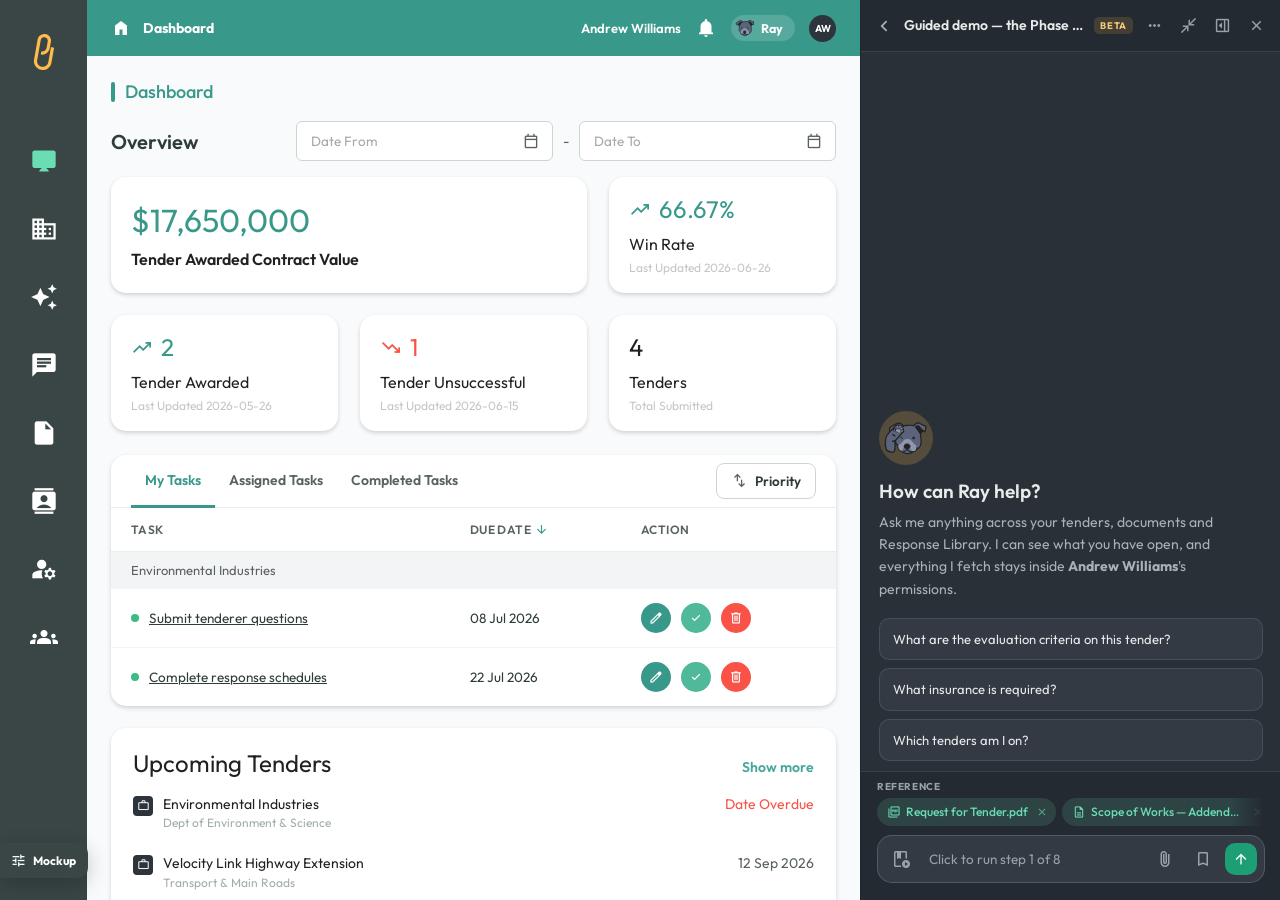
==== commit c750bd17: "Move mockup switches to their own tab; group chats under projects The five demo switches sat in the " ====
--- a/index.html
+++ b/index.html
@@ -9,7 +9,7 @@
 <link href="https://fonts.googleapis.com/css2?family=Outfit:wght@400;500;600;700&display=swap" rel="stylesheet">
 <link href="https://fonts.googleapis.com/css2?family=Material+Symbols+Outlined:opsz,wght,FILL,GRAD@20..48,400,0..1,0&display=swap" rel="stylesheet">
 <link rel="icon" type="image/svg+xml" href="assets/favicon.svg">
-<link rel="stylesheet" href="styles.css?v=03bafa34">
+<link rel="stylesheet" href="styles.css?v=0e8beb68">
 </head>
 <body>
 <div id="screen" style="display:none">
@@ -84,7 +84,7 @@
 <script src="ray/ray-provider.js?v=84644275"></script>
 <script src="ray/ray-surfaces.js?v=58d64b1d"></script>
 <script src="ray/ray-core.js?v=c97f2ec3"></script>
-<script src="ray/ray-panel.js?v=e2962b5c"></script>
+<script src="ray/ray-panel.js?v=7eaffab6"></script>
 <script>window.PAGE = {"nav": "dashboard", "crumb": "Dashboard", "ray": {"surface": "page", "context": {"pageTitle": "Dashboard"}}};</script>
 <script>
 window.onPageReady = function(service, user){
@@ -123,6 +123,6 @@
     RayShell.devOn() ? 'Hide architecture detail' : 'Show architecture detail';
 };
 </script>
-<script src="app.js?v=2b53e639"></script>
+<script src="app.js?v=4c09d64a"></script>
 </body>
 </html>
--- a/styles.css
+++ b/styles.css
@@ -516,6 +516,30 @@
 .ray-rows{display:block;font-size:12.5px;color:var(--gray);line-height:1.4;margin-top:2px;
           display:-webkit-box;-webkit-line-clamp:2;-webkit-box-orient:vertical;overflow:hidden}
 .ray-rowage{font-size:11.5px;color:var(--light);flex:none;padding-top:2px}
+/* ── Projects hold chats ───────────────────────────────────────────────
+   A project is a tender; the chats about it live inside. A chat with no
+   tender is free chat and sits on its own below.                         */
+.ray-proj{border-bottom:1px solid var(--row)}
+.ray-projrow{display:flex;align-items:center;gap:9px;width:100%;text-align:left;background:none;
+             border:none;font:inherit;padding:10px 14px;cursor:pointer;color:var(--ink)}
+.ray-projrow:hover{background:var(--row)}
+.ray-projrow .car{font-size:20px;color:var(--light);transition:transform .15s ease;flex:none;
+                  transform:rotate(-90deg)}
+.ray-proj.open .ray-projrow .car{transform:none}
+.ray-proj:not(.open) .ray-rowwrap.nested,
+.ray-proj:not(.open) .ray-projnew{display:none}
+.ray-projnew{display:flex;align-items:center;gap:7px;width:100%;text-align:left;background:none;
+             border:none;font:inherit;font-size:12.5px;font-weight:600;color:var(--teal);
+             cursor:pointer;padding:8px 14px 12px 46px}
+.ray-projnew:hover{background:var(--row)}
+.ray-projnew .ms{font-size:16px}
+/* Nested chats are indented and take a dot rather than the tender's tile —
+   the tile says which tender, and inside a project that is already known. */
+.ray-rowwrap.nested .ray-row{padding-left:46px}
+.ray-rowdot{width:6px;height:6px;border-radius:50%;background:var(--lighter);flex:none;
+            margin-left:2px}
+.ray-rowwrap.nested .ray-row.on .ray-rowdot{background:var(--teal)}
+
 .ray-listempty{flex:1;min-height:0;display:flex;flex-direction:column;align-items:center;
                justify-content:center;gap:2px;padding:24px 28px;text-align:center}
 .ray-listempty .ray-halo{margin-bottom:14px}
@@ -784,6 +808,36 @@
    wheel does not do better in a panel this size. */
 .ray-panel ::-webkit-scrollbar-button,
 .dlg-body::-webkit-scrollbar-button{display:none;width:0;height:0}
+
+/* ── The mockup controls ───────────────────────────────────────────────
+   A tab on the edge of the page, outside the app. These exist to drive a
+   demo and had no business in Tenderfy's own header — five pills there
+   squeezed the page crumb to a lone home icon and made the chrome look
+   like something the product ships.                                      */
+.mock{position:fixed;left:0;bottom:22px;z-index:210;display:flex;align-items:flex-end}
+.mock-tab{display:flex;align-items:center;gap:6px;border:none;border-radius:0 10px 10px 0;
+          background:var(--nav);color:#fff;padding:9px 12px 9px 10px;font:inherit;font-size:12px;
+          font-weight:700;cursor:pointer;box-shadow:0 6px 20px rgba(0,0,0,.22)}
+.mock-tab:hover{background:var(--header)}
+.mock-tab .ms{font-size:17px}
+.mock.open .mock-tab{display:none}
+.mock-panel{width:min(340px,calc(100vw - 24px));background:#fff;border-radius:0 14px 14px 0;
+            box-shadow:0 14px 44px rgba(0,0,0,.28);overflow:hidden}
+.mock-panel[hidden]{display:none}
+.mock-head{display:flex;align-items:center;justify-content:space-between;background:var(--nav);
+           color:#fff;padding:12px 14px;font-size:14px;font-weight:600}
+.mock-x{border:none;background:none;color:#fff;cursor:pointer;padding:2px;display:flex;
+        border-radius:6px;opacity:.9}
+.mock-x:hover{background:rgba(255,255,255,.18)}
+.mock-body{padding:6px 14px 14px;max-height:min(70vh,520px);overflow:auto}
+.mock-row{display:flex;align-items:center;gap:12px;padding:11px 0;
+          border-bottom:1px solid var(--row)}
+.mock-row:last-child{border-bottom:none}
+.mock-t{flex:1;min-width:0;font-size:13px;font-weight:600;color:var(--ink);line-height:1.35}
+.mock-t span{display:block;font-size:11.5px;font-weight:400;color:var(--light);margin-top:2px;
+             line-height:1.45}
+.mock-row .btn{flex:none;gap:5px}
+.mock-row .btn .ms{font-size:16px}
 
 /* ── Dialogs ───────────────────────────────────────────────────────────
    Setup lives here rather than in the rail: Ray's session is a record of a
@@ -1310,6 +1364,14 @@
 .ray-rowwrap.open{background:var(--r-raise)}
 .ray-rowmenu{color:var(--r-tx-3)}
 .ray-rowmenu:hover{background:var(--r-sunk);color:var(--r-tx)}
+.ray-proj{border-bottom-color:var(--r-line)}
+.ray-projrow{color:var(--r-tx)}
+.ray-projrow:hover{background:var(--r-raise)}
+.ray-projrow .car{color:var(--r-tx-3)}
+.ray-projnew{color:var(--r-accent)}
+.ray-projnew:hover{background:var(--r-raise)}
+.ray-rowdot{background:var(--r-line-2)}
+.ray-rowwrap.nested .ray-row.on .ray-rowdot{background:var(--r-accent)}
 .ray-listempty{color:var(--r-tx-3)}
 .ray-emptyhead{color:var(--r-tx)}
 .ray-emptysub{color:var(--r-tx-3)}
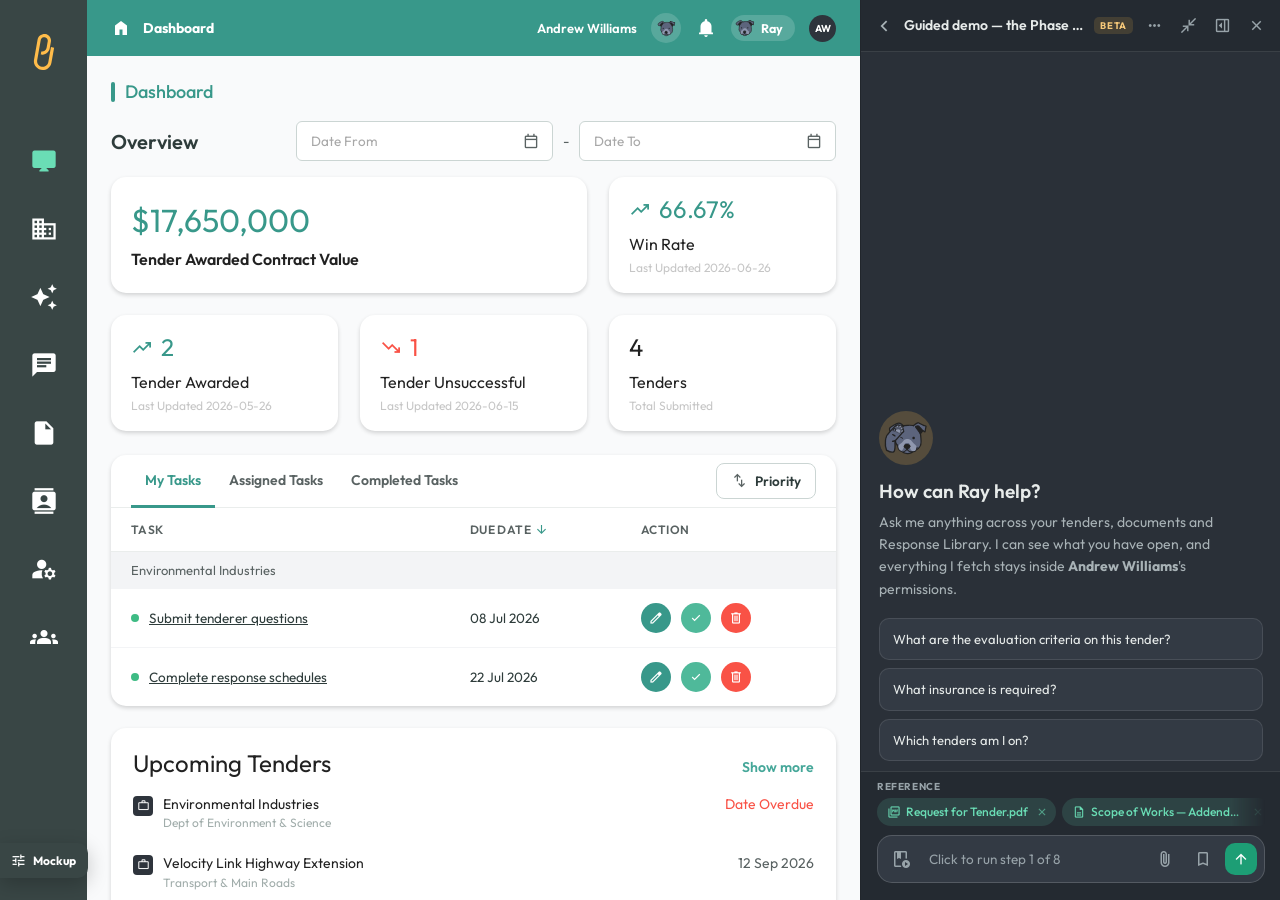
==== commit e27aa13a: "Add the AI Manager: saved prompts and a workflow manager The Ray mark in the header now opens a sett" ====
--- a/index.html
+++ b/index.html
@@ -9,7 +9,7 @@
 <link href="https://fonts.googleapis.com/css2?family=Outfit:wght@400;500;600;700&display=swap" rel="stylesheet">
 <link href="https://fonts.googleapis.com/css2?family=Material+Symbols+Outlined:opsz,wght,FILL,GRAD@20..48,400,0..1,0&display=swap" rel="stylesheet">
 <link rel="icon" type="image/svg+xml" href="assets/favicon.svg">
-<link rel="stylesheet" href="styles.css?v=0e8beb68">
+<link rel="stylesheet" href="styles.css?v=6b9b0134">
 </head>
 <body>
 <div id="screen" style="display:none">
@@ -76,15 +76,15 @@
 </div>
 </div>
 
-<script src="data/fixtures.js?v=4010ebd5"></script>
-<script src="ray/ray-permissions.js?v=9ee793a7"></script>
+<script src="data/fixtures.js?v=eb14f1f6"></script>
+<script src="ray/ray-permissions.js?v=39f35cdc"></script>
 <script src="ray/ray-documents.js?v=da7bc666"></script>
 <script src="ray/ray-context.js?v=203841fd"></script>
 <script src="ray/ray-tools.js?v=9c4b4724"></script>
 <script src="ray/ray-provider.js?v=84644275"></script>
 <script src="ray/ray-surfaces.js?v=58d64b1d"></script>
-<script src="ray/ray-core.js?v=c97f2ec3"></script>
-<script src="ray/ray-panel.js?v=7eaffab6"></script>
+<script src="ray/ray-core.js?v=40305d87"></script>
+<script src="ray/ray-panel.js?v=9f8fa588"></script>
 <script>window.PAGE = {"nav": "dashboard", "crumb": "Dashboard", "ray": {"surface": "page", "context": {"pageTitle": "Dashboard"}}};</script>
 <script>
 window.onPageReady = function(service, user){
@@ -123,6 +123,6 @@
     RayShell.devOn() ? 'Hide architecture detail' : 'Show architecture detail';
 };
 </script>
-<script src="app.js?v=4c09d64a"></script>
+<script src="app.js?v=a73da6ac"></script>
 </body>
 </html>
--- a/styles.css
+++ b/styles.css
@@ -509,6 +509,15 @@
 .ray-tile.c-orange{background:var(--e-orange);color:#fff}
 .ray-tile.c-brown{background:var(--e-brown);color:#fff}
 .ray-tile.c-cyan{background:var(--e-cyan);color:#fff}
+/* A project takes its tender's hue but not its weight: tinted, with the
+   icon in colour, where a chat is a solid fill with a white icon. A folder
+   and a bubble should not read as two of the same thing. */
+.ray-tile.proj{background:color-mix(in srgb, currentColor 18%, transparent)}
+.ray-tile.proj.c-teal{color:var(--e-teal)}
+.ray-tile.proj.c-indigo{color:var(--e-indigo)}
+.ray-tile.proj.c-orange{color:var(--e-orange)}
+.ray-tile.proj.c-brown{color:var(--e-brown)}
+.ray-tile.proj.c-cyan{color:var(--e-cyan)}
 .ray-row.on{background:var(--n-50)}
 .ray-rowtx{flex:1;min-width:0}
 .ray-rowt{display:block;font-size:13.5px;font-weight:600;color:var(--ink);line-height:1.35;
@@ -516,29 +525,35 @@
 .ray-rows{display:block;font-size:12.5px;color:var(--gray);line-height:1.4;margin-top:2px;
           display:-webkit-box;-webkit-line-clamp:2;-webkit-box-orient:vertical;overflow:hidden}
 .ray-rowage{font-size:11.5px;color:var(--light);flex:none;padding-top:2px}
-/* ── Projects hold chats ───────────────────────────────────────────────
-   A project is a tender; the chats about it live inside. A chat with no
-   tender is free chat and sits on its own below.                         */
-.ray-proj{border-bottom:1px solid var(--row)}
+/* ── List filter chips ─────────────────────────────────────────────────
+   Two shortcuts, not a mode: with neither picked both sections show, and
+   clicking the lit chip again clears it.                                 */
+.ray-chips{display:flex;gap:6px;padding:0 14px 10px}
+.ray-chip{display:flex;align-items:center;gap:6px;background:none;border:1px solid transparent;
+          border-radius:999px;padding:5px 11px;font:inherit;font-size:12.5px;font-weight:600;
+          cursor:pointer;transition:background .12s ease,color .12s ease}
+.ray-chip .n{font-size:11px;font-weight:700}
+.ray-nofilter{margin:0;padding:18px 16px;font-size:12.5px;line-height:1.5}
+
+/* ── Projects ──────────────────────────────────────────────────────────
+   A project is a tender. Its row is a way in, not a disclosure: the chats
+   live on their own page, so the index never makes room for them. */
 .ray-projrow{display:flex;align-items:center;gap:9px;width:100%;text-align:left;background:none;
-             border:none;font:inherit;padding:10px 14px;cursor:pointer;color:var(--ink)}
-.ray-projrow:hover{background:var(--row)}
-.ray-projrow .car{font-size:20px;color:var(--light);transition:transform .15s ease;flex:none;
-                  transform:rotate(-90deg)}
-.ray-proj.open .ray-projrow .car{transform:none}
-.ray-proj:not(.open) .ray-rowwrap.nested,
-.ray-proj:not(.open) .ray-projnew{display:none}
+             border:none;font:inherit;padding:10px 14px;cursor:pointer}
+.ray-projrow .car{font-size:20px;flex:none;margin-left:auto}
 .ray-projnew{display:flex;align-items:center;gap:7px;width:100%;text-align:left;background:none;
-             border:none;font:inherit;font-size:12.5px;font-weight:600;color:var(--teal);
-             cursor:pointer;padding:8px 14px 12px 46px}
-.ray-projnew:hover{background:var(--row)}
+             border:none;font:inherit;font-size:12.5px;font-weight:600;
+             cursor:pointer;padding:9px 16px}
 .ray-projnew .ms{font-size:16px}
-/* Nested chats are indented and take a dot rather than the tender's tile —
-   the tile says which tender, and inside a project that is already known. */
-.ray-rowwrap.nested .ray-row{padding-left:46px}
-.ray-rowdot{width:6px;height:6px;border-radius:50%;background:var(--lighter);flex:none;
-            margin-left:2px}
-.ray-rowwrap.nested .ray-row.on .ray-rowdot{background:var(--teal)}
+.ray-showall{display:block;width:100%;text-align:left;background:none;border:none;font:inherit;
+             font-size:12.5px;font-weight:600;cursor:pointer;padding:8px 16px 12px}
+/* The project page's own masthead: which tender, and how far into it. */
+.ray-projhead{display:flex;align-items:center;gap:10px;padding:14px 16px 12px;
+              border-bottom:1px solid transparent}
+.ray-projhead .ray-rowt{font-size:14px}
+/* On a project page every chat shares one tender, so the coloured tile says
+   nothing the header has not. A dot keeps the row quiet instead. */
+.ray-rowdot{width:6px;height:6px;border-radius:50%;flex:none;margin-left:4px}
 
 .ray-listempty{flex:1;min-height:0;display:flex;flex-direction:column;align-items:center;
                justify-content:center;gap:2px;padding:24px 28px;text-align:center}
@@ -856,6 +871,130 @@
 .dlg-body{padding:22px;overflow:auto;font-size:14px;line-height:1.6;color:var(--gray)}
 .dlg-body p{margin:0 0 14px}
 .dlg-body p:last-child{margin-bottom:0}
+/* ── AI Manager ────────────────────────────────────────────────────────
+   Saved prompts and workflows: the two things a business configures about
+   Ray. A page rather than a panel because it is settings, not conversation. */
+.ai-tabs{display:flex;gap:26px;border-bottom:1px solid var(--border);margin:0 0 18px}
+.ai-tab{padding:10px 2px 12px;font-size:15px;font-weight:600;color:var(--gray);cursor:pointer;
+        border-bottom:2px solid transparent;margin-bottom:-1px}
+.ai-tab:hover{color:var(--ink)}
+.ai-tab.on{color:var(--teal);border-bottom-color:var(--teal)}
+.ai-card{padding:22px 24px 26px}
+.ai-head{display:flex;align-items:flex-start;gap:20px;margin-bottom:18px}
+.ai-head h2{margin:0 0 4px;font-size:21px;font-weight:600;color:var(--teal)}
+.ai-head .sub{margin:0;max-width:62ch}
+.ai-head .btn{margin-left:auto;flex:none}
+
+/* The table from the live screen: numbered, status first, the prompt itself
+   clamped to two lines so a long one cannot set the row height. */
+.ai-tbl{width:100%;border-collapse:collapse;font-size:13.5px}
+.ai-tbl th{text-align:left;font-weight:500;font-size:11.5px;letter-spacing:.06em;
+           text-transform:uppercase;color:var(--light);padding:12px 14px;
+           border-bottom:1px solid var(--border);white-space:nowrap}
+.ai-tbl td{padding:14px;border-bottom:1px solid var(--border);vertical-align:middle;
+           color:var(--ink)}
+.ai-tbl tr:last-child td{border-bottom:none}
+.ai-tbl .n{width:34px;color:var(--gray)}
+.ai-tbl .st{width:96px}
+.ai-tbl .dt{width:120px;color:var(--gray);white-space:nowrap}
+.ai-tbl .ac{width:72px;text-align:right;white-space:nowrap}
+.ai-tbl .ti{font-weight:500;max-width:38ch}
+.ai-tbl .pr{color:var(--gray);max-width:34ch}
+/* Clamped to two lines. -webkit-box needs the height pinned as well as the
+   line count, or a table cell lets a sliver of the third line through. */
+.ai-tbl .ti span.x,.ai-tbl .pr span.x{display:-webkit-box;-webkit-line-clamp:2;
+  -webkit-box-orient:vertical;overflow:hidden;line-height:1.5;max-height:3em}
+/* Inactive rows stay legible — they are still yours to switch back on. */
+.ai-tbl tr.off{background:var(--row)}
+.ai-tbl tr.off .ti,.ai-tbl tr.off .pr,.ai-tbl tr.off .dt{color:var(--light)}
+.ai-none{padding:26px 14px;text-align:center;color:var(--light)}
+.ai-status{font-weight:600;font-size:13px}
+.ai-status.yes{color:var(--teal)}
+.ai-status.no{color:var(--light)}
+.ai-badge{display:inline-block;margin-left:8px;padding:2px 9px;border-radius:100px;
+          background:var(--st-green-bg);color:var(--st-green-tx);
+          font-size:10.5px;font-weight:600;vertical-align:middle}
+.ai-ic{background:none;border:none;cursor:pointer;color:var(--teal);padding:4px;
+       border-radius:7px;line-height:0}
+.ai-ic:hover{background:var(--row)}
+.ai-ic.del{color:var(--accent)}
+.ai-ic:disabled{color:var(--lighter);cursor:default;background:none}
+.ai-ic .ms{font-size:18px}
+
+/* ── Workflows ─────────────────────────────────────────────────────────── */
+.ai-wfs{display:flex;flex-direction:column;gap:12px}
+.ai-wf{display:flex;align-items:flex-start;gap:14px;border:1px solid var(--border);
+       border-radius:12px;padding:16px 18px}
+.ai-wf:hover{border-color:var(--lighter)}
+.ai-wfic{width:38px;height:38px;border-radius:10px;flex:none;display:flex;align-items:center;
+         justify-content:center;background:var(--teal-tint);color:var(--teal)}
+.ai-wfic .ms{font-size:20px}
+.ai-wftx{flex:1;min-width:0}
+.ai-wftx .h{font-size:15px;font-weight:600;color:var(--ink)}
+.ai-wftx .d{display:block;font-size:13px;line-height:1.55;color:var(--gray);margin:4px 0 0;
+            max-width:74ch}
+.ai-wftx .m{display:block;font-size:12px;color:var(--light);margin-top:7px}
+.ai-wfacts{display:flex;align-items:center;gap:6px;flex:none}
+
+/* ── The prompt dialog ─────────────────────────────────────────────────── */
+.ai-f{display:block;font-size:13.5px;font-weight:600;color:var(--ink);margin-bottom:16px}
+.ai-f input,.ai-f textarea{display:block;width:100%;margin-top:7px;padding:11px 13px;
+  border:1px solid var(--lighter);border-radius:9px;font:inherit;font-size:13.5px;
+  font-weight:400;color:var(--ink);background:#fff;resize:vertical}
+.ai-f textarea{line-height:1.6;min-height:88px}
+.ai-f input:focus,.ai-f textarea:focus{outline:none;border-color:var(--teal)}
+.ai-f input:disabled,.ai-f textarea:disabled{background:var(--row);color:var(--gray)}
+.ai-f input::placeholder,.ai-f textarea::placeholder{color:var(--lighter)}
+.ai-lock{display:flex;align-items:flex-start;gap:9px;background:var(--row);border-radius:9px;
+         padding:12px 14px;font-size:12.5px;line-height:1.55;color:var(--gray);margin:0 0 16px}
+.ai-lock .ms{font-size:17px;color:var(--light);flex:none}
+/* The Active switch rides in the dialog head, beside the close button. */
+.ai-sw{display:flex;align-items:center;gap:9px;margin-left:auto;margin-right:14px;
+       background:none;border:none;cursor:pointer;color:#fff;font:inherit;font-size:13.5px;
+       font-weight:500}
+.ai-sw .k{width:38px;height:21px;border-radius:100px;background:rgba(255,255,255,.28);
+          position:relative;transition:background .15s ease;flex:none}
+.ai-sw .k:after{content:'';position:absolute;top:3px;left:3px;width:15px;height:15px;
+                border-radius:50%;background:#fff;transition:transform .15s ease}
+.ai-sw.on .k{background:var(--teal-bright)}
+.ai-sw.on .k:after{transform:translateX(17px)}
+.dlg-foot .btn+.btn{margin-left:10px}
+.dlg-foot{display:flex;justify-content:flex-end}
+.btn.danger{background:var(--accent);border-color:var(--accent);color:#fff}
+.btn.danger:hover{background:#d8443a;border-color:#d8443a}
+.btn:disabled{opacity:.45;cursor:default}
+.btn.pri:disabled:hover{background:var(--cta);border-color:var(--cta)}
+
+/* ── Steps inside the workflow editor ──────────────────────────────────── */
+.ai-steplab{display:flex;align-items:center;gap:8px;font-size:13.5px;font-weight:600;
+            color:var(--ink);margin:2px 0 9px}
+.ai-steplab span{background:var(--row);border-radius:100px;padding:1px 9px;font-size:11.5px;
+                 color:var(--gray)}
+.ai-steps{display:flex;flex-direction:column;gap:8px}
+.ai-step{display:flex;align-items:flex-start;gap:11px;border:1px solid var(--border);
+         border-radius:10px;padding:11px 12px}
+.ai-step .nm{width:22px;height:22px;border-radius:50%;background:var(--teal-tint);
+             color:var(--teal);font-size:11.5px;font-weight:700;flex:none;display:flex;
+             align-items:center;justify-content:center;margin-top:1px}
+.ai-step .t{flex:1;min-width:0}
+.ai-step .h{display:block;font-size:13px;font-weight:600;color:var(--ink)}
+.ai-step .d{display:block;font-size:12px;line-height:1.5;color:var(--gray);margin-top:3px;
+            display:-webkit-box;-webkit-line-clamp:2;-webkit-box-orient:vertical;overflow:hidden}
+.ai-step .a{display:flex;gap:1px;flex:none}
+.ai-addstep{display:flex;align-items:center;justify-content:center;gap:7px;width:100%;
+            margin-top:10px;padding:10px;border:1px dashed var(--lighter);border-radius:10px;
+            background:none;font:inherit;font-size:13px;font-weight:600;color:var(--teal);
+            cursor:pointer}
+.ai-addstep:hover{background:var(--teal-tint);border-color:var(--teal)}
+.ai-addstep .ms{font-size:17px}
+
+/* The header's way into this screen, in the icon cluster beside the Ray pill. */
+.hicon{width:30px;height:30px;border-radius:50%;display:flex;align-items:center;
+       justify-content:center;background:rgba(255,255,255,.16);cursor:pointer;flex:none}
+.hicon:hover{background:rgba(255,255,255,.26)}
+.hicon.on{background:#fff}
+.hicon img{width:19px;height:19px;display:block}
+
 .dlg-ic{width:44px;height:44px;border-radius:50%;background:var(--teal);color:#fff;
         display:flex;align-items:center;justify-content:center;margin:0 auto 16px}
 .dlg-ic .ms{font-size:24px}
@@ -1364,14 +1503,25 @@
 .ray-rowwrap.open{background:var(--r-raise)}
 .ray-rowmenu{color:var(--r-tx-3)}
 .ray-rowmenu:hover{background:var(--r-sunk);color:var(--r-tx)}
-.ray-proj{border-bottom-color:var(--r-line)}
+.ray-chip{border-color:var(--r-line);color:var(--r-tx-2)}
+.ray-chip:hover{background:var(--r-raise);color:var(--r-tx)}
+.ray-chip .n{color:var(--r-tx-3)}
+.ray-chip.on{background:var(--r-accent);border-color:var(--r-accent);color:#fff}
+.ray-chip.on .n{color:rgba(255,255,255,.78)}
+.ray-chip.on:hover{background:var(--r-accent);color:#fff}
+.ray-nofilter{color:var(--r-tx-3)}
 .ray-projrow{color:var(--r-tx)}
 .ray-projrow:hover{background:var(--r-raise)}
 .ray-projrow .car{color:var(--r-tx-3)}
 .ray-projnew{color:var(--r-accent)}
 .ray-projnew:hover{background:var(--r-raise)}
-.ray-rowdot{background:var(--r-line-2)}
-.ray-rowwrap.nested .ray-row.on .ray-rowdot{background:var(--r-accent)}
+.ray-showall{color:var(--r-accent)}
+.ray-showall:hover{background:var(--r-raise)}
+.ray-projhead{border-bottom-color:var(--r-line);color:var(--r-tx)}
+/* --r-line-2 is near-white on the light rail, so the dot vanished there.
+   The muted text colour is the one grey that reads on both surfaces. */
+.ray-rowdot{background:var(--r-tx-3);opacity:.55}
+.ray-rowwrap.known .ray-row.on .ray-rowdot{background:var(--r-accent);opacity:1}
 .ray-listempty{color:var(--r-tx-3)}
 .ray-emptyhead{color:var(--r-tx)}
 .ray-emptysub{color:var(--r-tx-3)}
